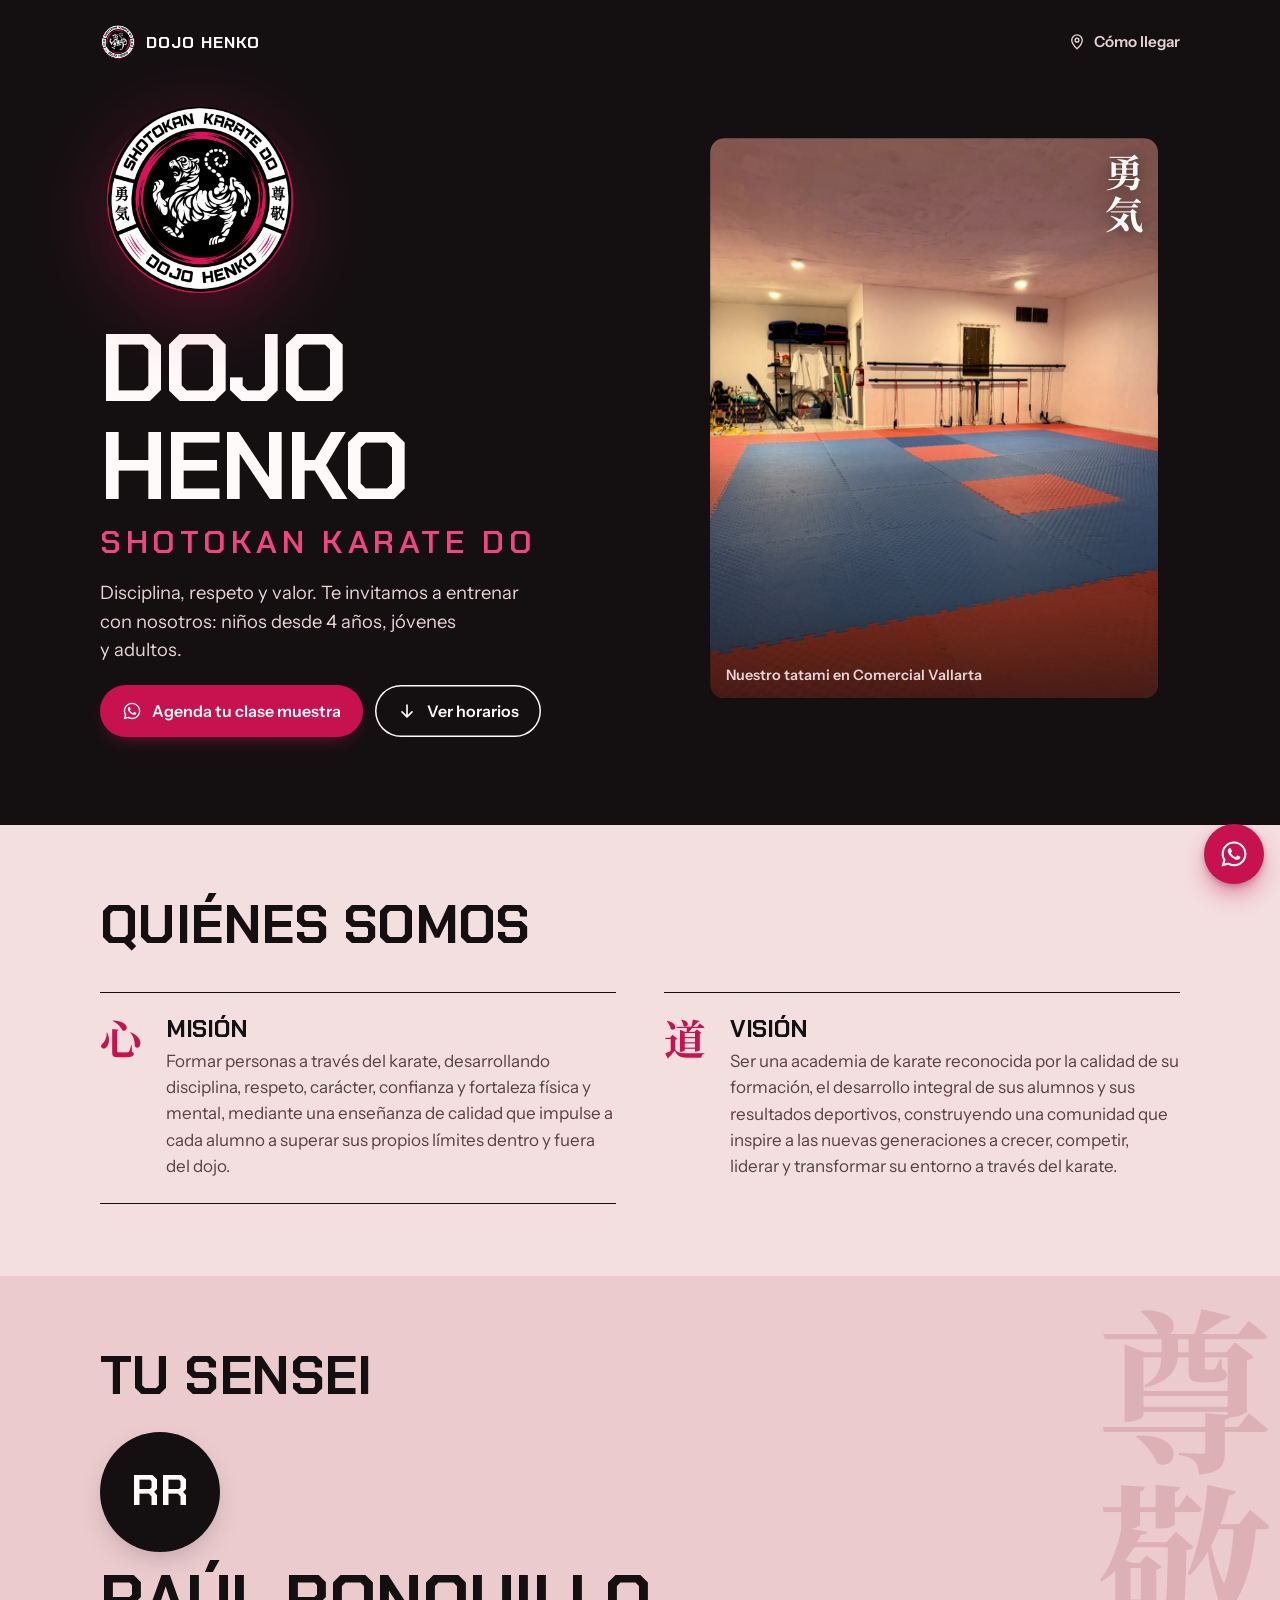
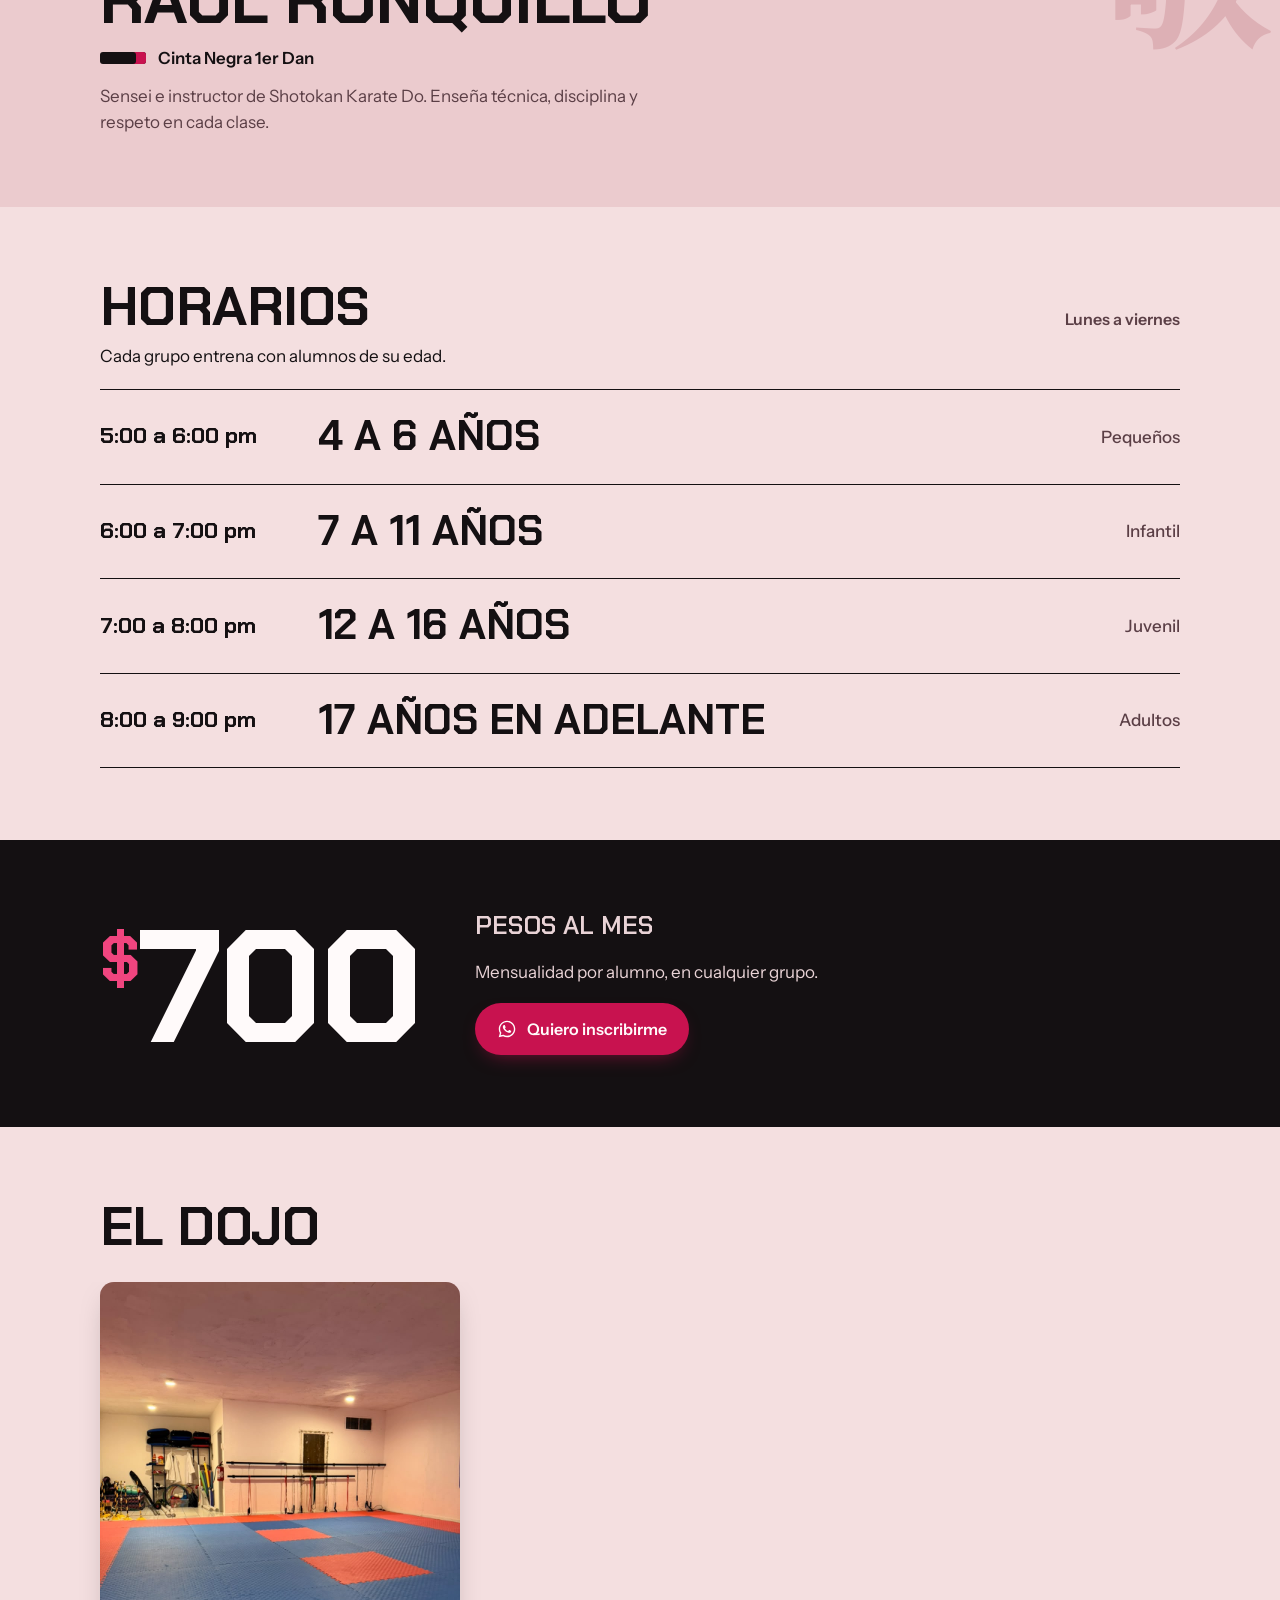
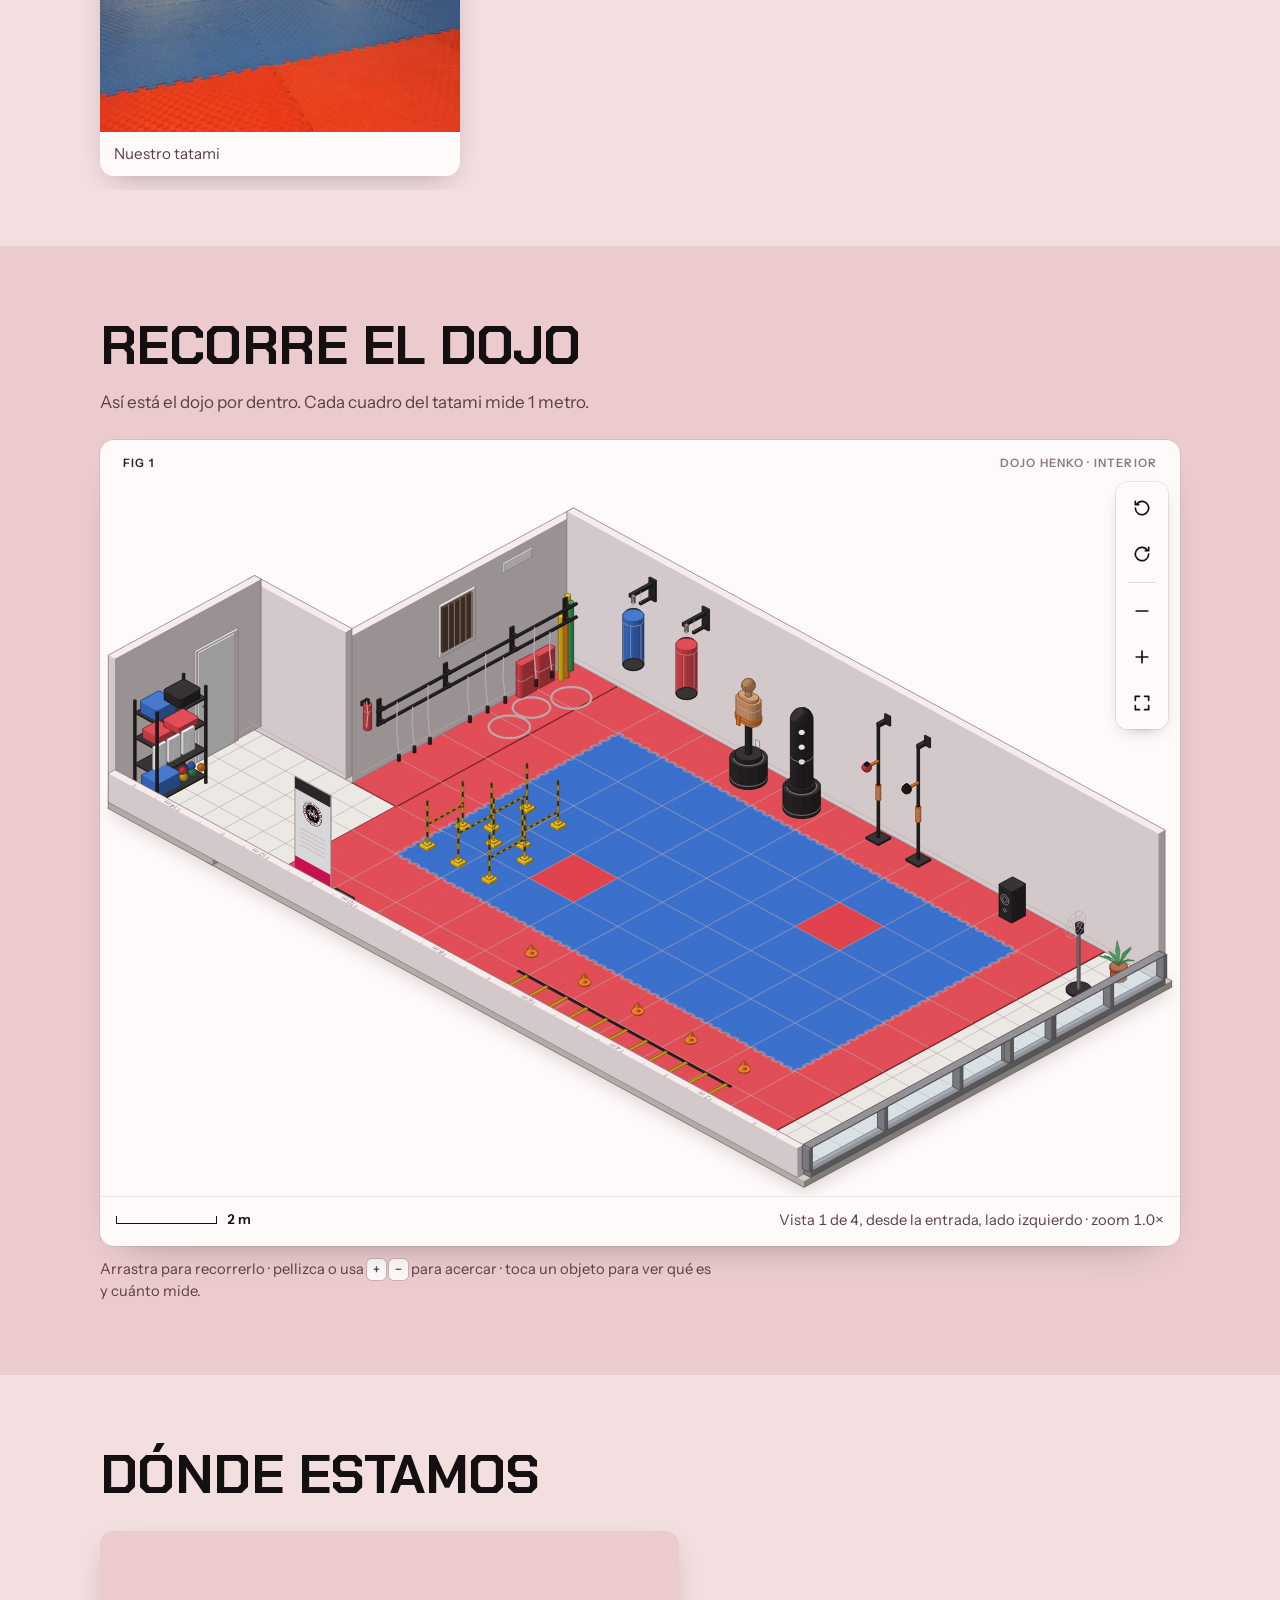
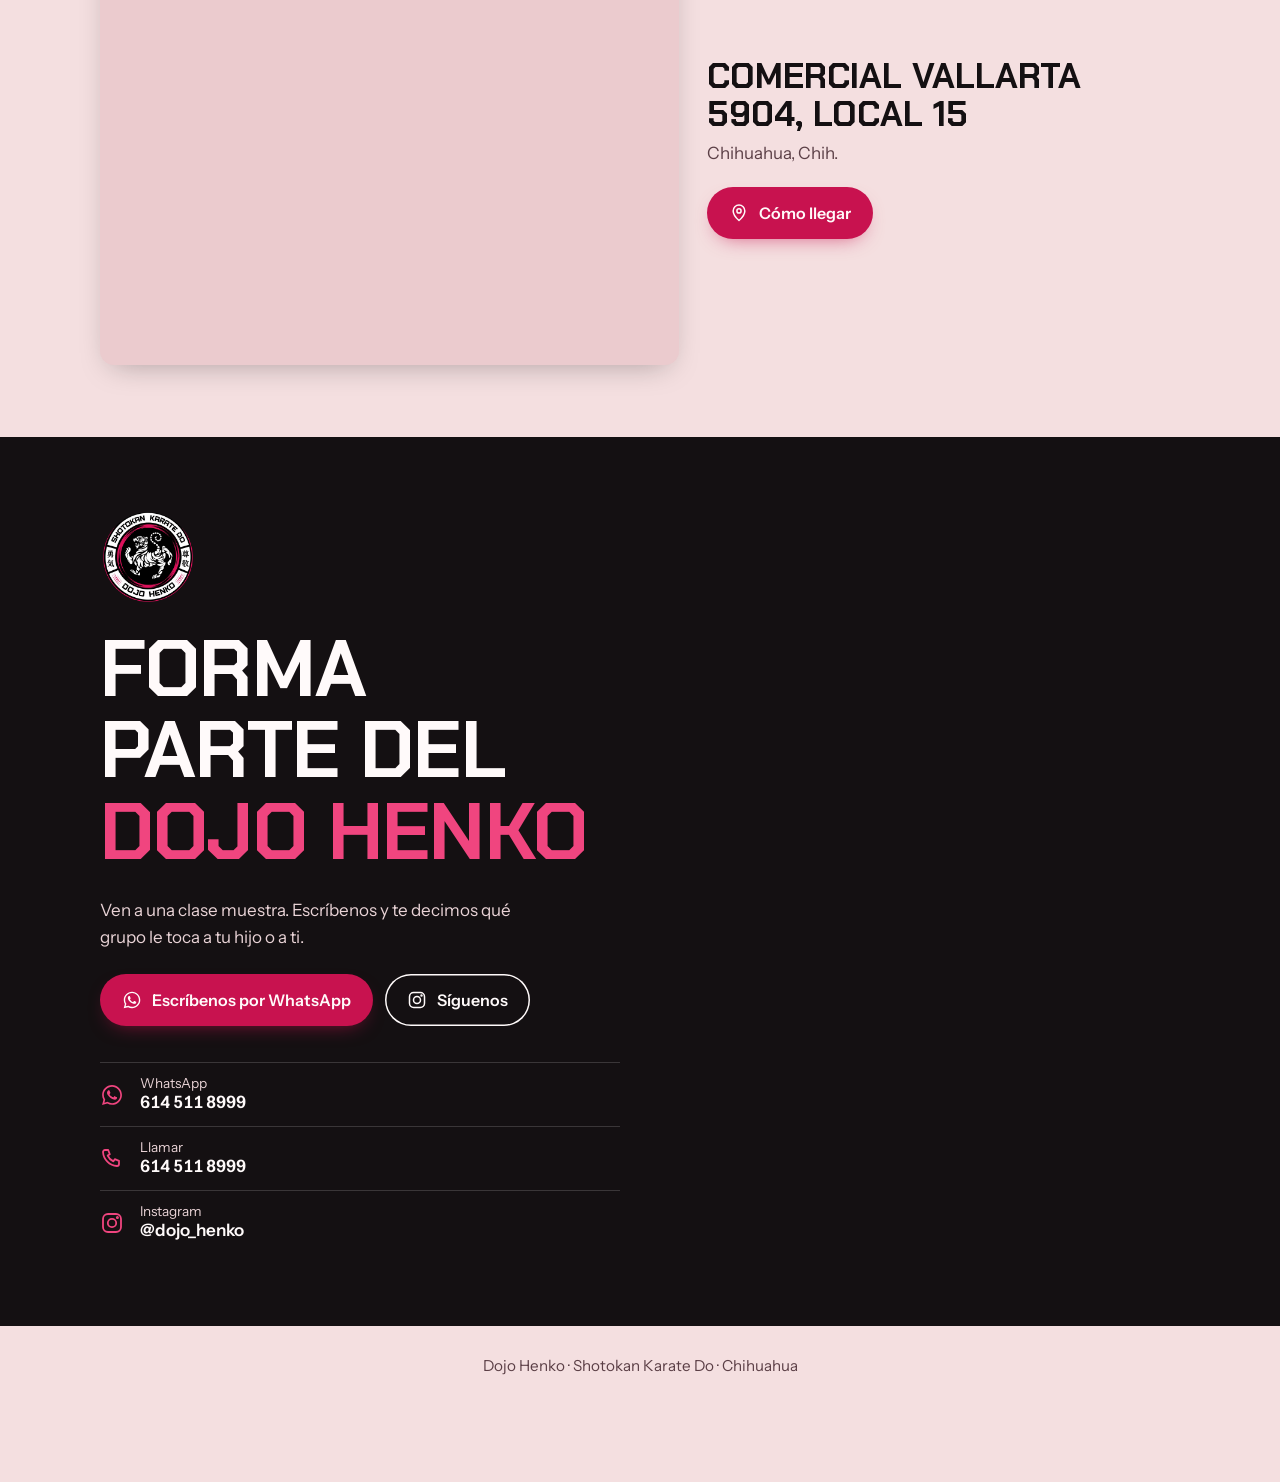
==== index.html @ eb130079 "Página del Dojo Henko: PWA editable desde Hoja de Google Co-Authored-By: Claude Opus 5.5 <noreply@an" ====
<!doctype html>
<html lang="es-MX">
<head>
<meta charset="utf-8">
<meta name="viewport" content="width=device-width, initial-scale=1, viewport-fit=cover">
<title>Dojo Henko · Shotokan Karate Do en Chihuahua</title>
<meta name="description" content="Dojo Henko, Shotokan Karate Do en Chihuahua. Clases para niños desde 4 años, jóvenes y adultos. Comercial Vallarta 5904 L-15.">
<meta name="theme-color" content="#141012">
<link rel="manifest" href="manifest.json">
<link rel="icon" type="image/png" href="img/favicon.png">
<link rel="apple-touch-icon" href="img/apple-touch-icon.png">
<meta name="apple-mobile-web-app-capable" content="yes">
<meta name="apple-mobile-web-app-status-bar-style" content="black-translucent">
<meta name="apple-mobile-web-app-title" content="Dojo Henko">
<meta property="og:title" content="Dojo Henko · Shotokan Karate Do">
<meta property="og:description" content="Te invitamos a entrenar: clases de karate para niños, jóvenes y adultos en Chihuahua.">
<meta property="og:image" content="img/icono-512.png">
<link rel="preconnect" href="https://fonts.googleapis.com">
<link rel="preconnect" href="https://fonts.gstatic.com" crossorigin>
<link href="https://fonts.googleapis.com/css2?family=Chakra+Petch:wght@500;600;700&family=Instrument+Sans:wght@400;500;600&display=swap" rel="stylesheet">
<link href="https://fonts.googleapis.com/css2?family=Noto+Serif+JP:wght@700&text=%E5%8B%87%E6%B0%97%E5%B0%8A%E6%95%AC%E5%BF%83%E9%81%93&display=swap" rel="stylesheet">
<link rel="stylesheet" href="estilos.css">
<link rel="stylesheet" href="modelo/iso.css?v=4">
<link rel="stylesheet" href="modelo/materiales.css?v=4">
<link rel="stylesheet" href="modelo/modelo.css?v=4">
</head>
<body>

<!-- Íconos dibujados una vez y reutilizados -->
<svg width="0" height="0" style="position:absolute" aria-hidden="true">
  <symbol id="i-wa" viewBox="0 0 24 24"><path fill="currentColor" d="M12.04 2C6.58 2 2.13 6.45 2.13 11.91c0 1.75.46 3.45 1.32 4.95L2.05 22l5.25-1.38a9.9 9.9 0 0 0 4.74 1.21c5.46 0 9.91-4.45 9.91-9.91S17.5 2 12.04 2Zm0 18.15c-1.48 0-2.93-.4-4.2-1.15l-.3-.18-3.12.82.83-3.04-.2-.31a8.2 8.2 0 0 1-1.26-4.38c0-4.54 3.7-8.24 8.25-8.24 4.54 0 8.24 3.7 8.24 8.24 0 4.55-3.7 8.24-8.24 8.24Zm4.52-6.16c-.25-.12-1.47-.72-1.69-.81-.23-.08-.39-.12-.56.12-.16.25-.64.81-.78.97-.15.17-.29.19-.54.06-.25-.12-1.05-.39-1.99-1.23-.74-.66-1.23-1.47-1.38-1.72-.14-.25-.01-.38.11-.5.11-.11.25-.29.37-.43.13-.15.17-.25.25-.42.08-.16.04-.31-.02-.43-.06-.12-.56-1.34-.76-1.84-.2-.48-.41-.42-.56-.43h-.48c-.16 0-.43.06-.66.31-.22.25-.86.85-.86 2.07 0 1.22.89 2.4 1.01 2.56.12.17 1.75 2.67 4.23 3.74.59.26 1.05.41 1.41.52.59.19 1.13.16 1.56.1.48-.07 1.47-.6 1.67-1.18.21-.58.21-1.07.15-1.18-.06-.1-.23-.16-.48-.28Z"/></symbol>
  <symbol id="i-tel" viewBox="0 0 24 24"><path fill="none" stroke="currentColor" stroke-width="1.8" stroke-linecap="round" stroke-linejoin="round" d="M5 3h3.2l1.6 4.2-2.1 1.4a11 11 0 0 0 5.7 5.7l1.4-2.1L19 13.8V17a2 2 0 0 1-2 2A15 15 0 0 1 3 5a2 2 0 0 1 2-2Z"/></symbol>
  <symbol id="i-ig" viewBox="0 0 24 24"><g fill="none" stroke="currentColor" stroke-width="1.8"><rect x="3" y="3" width="18" height="18" rx="5"/><circle cx="12" cy="12" r="4.2"/><circle cx="17.4" cy="6.6" r=".6" fill="currentColor"/></g></symbol>
  <symbol id="i-fb" viewBox="0 0 24 24"><path fill="none" stroke="currentColor" stroke-width="1.8" stroke-linecap="round" stroke-linejoin="round" d="M14.5 21v-7.5h2.6l.4-3h-3V8.6c0-.9.3-1.5 1.5-1.5h1.6V4.4a21 21 0 0 0-2.4-.1c-2.3 0-3.9 1.4-3.9 4v2.2H8.7v3h2.6V21"/></symbol>
  <symbol id="i-pin" viewBox="0 0 24 24"><g fill="none" stroke="currentColor" stroke-width="1.8" stroke-linejoin="round"><path d="M12 21s-7-6.2-7-11.5a7 7 0 0 1 14 0C19 14.8 12 21 12 21Z"/><circle cx="12" cy="9.5" r="2.5"/></g></symbol>
  <symbol id="i-pin-lleno" viewBox="0 0 24 24"><path fill="currentColor" stroke="#FFFAFA" stroke-width="1.4" d="M12 22.5s-7.6-6.6-7.6-12.6a7.6 7.6 0 0 1 15.2 0c0 6-7.6 12.6-7.6 12.6Z"/><circle cx="12" cy="9.8" r="2.8" fill="#FFFAFA"/></symbol>
  <symbol id="i-flecha" viewBox="0 0 24 24"><path fill="none" stroke="currentColor" stroke-width="2" stroke-linecap="round" stroke-linejoin="round" d="M12 5v14m0 0 6-6m-6 6-6-6"/></symbol>
  <symbol id="i-bajar" viewBox="0 0 24 24"><path fill="none" stroke="currentColor" stroke-width="1.8" stroke-linecap="round" stroke-linejoin="round" d="M12 3v12m0 0 5-5m-5 5-5-5M4 21h16"/></symbol>
</svg>

<header class="portada oscuro">
  <div class="envoltura">
    <nav class="barra" aria-label="Principal">
      <a class="marca" href="#inicio"><img src="img/favicon.png" alt="" width="36" height="36"><span data-campo="nombre">Dojo Henko</span></a>
      <a class="mini" href="#donde"><svg aria-hidden="true"><use href="#i-pin"/></svg>Cómo llegar</a>
    </nav>
    <div class="portada-texto" id="inicio">
      <img class="portada-logo" src="img/logo.png" alt="Logo de Dojo Henko: tigre Shotokan" width="200" height="200">
      <h1><span data-campo="nombre">Dojo Henko</span><span class="sub" data-campo="estilo">Shotokan Karate Do</span></h1>
      <p class="frase" data-campo="frase">Disciplina, respeto y valor. Te invitamos a entrenar con nosotros.</p>
      <div class="acciones">
        <a class="boton boton-primario" data-wa href="#"><svg aria-hidden="true"><use href="#i-wa"/></svg>Agenda tu clase muestra</a>
        <a class="boton boton-borde" href="#horarios"><svg aria-hidden="true"><use href="#i-flecha"/></svg>Ver horarios</a>
      </div>
    </div>
    <figure class="portada-foto">
      <span class="kanji-vertical" aria-hidden="true">勇気</span>
      <img src="img/tatami.jpg" alt="Tatami del dojo con equipo de entrenamiento" width="960" height="1280" fetchpriority="high">
      <figcaption>Nuestro tatami en Comercial Vallarta</figcaption>
    </figure>
  </div>
</header>

<main>
  <section class="avisos" id="avisos" aria-labelledby="t-avisos" hidden>
    <div class="envoltura">
      <h2 id="t-avisos">Avisos</h2>
      <div id="lista-avisos"></div>
    </div>
  </section>

  <section class="seccion nosotros" id="nosotros" aria-labelledby="t-nosotros">
    <div class="envoltura">
      <h2 class="titulo" id="t-nosotros">Quiénes somos</h2>
      <div class="pilares">
        <article class="pilar" id="pilar-mision">
          <span class="pilar-kanji" aria-hidden="true">心</span>
          <h3>Misión</h3>
          <p data-campo="mision"></p>
        </article>
        <article class="pilar" id="pilar-vision">
          <span class="pilar-kanji" aria-hidden="true">道</span>
          <h3>Visión</h3>
          <p data-campo="vision"></p>
        </article>
      </div>
    </div>
  </section>

  <section class="seccion equipo" id="equipo" aria-labelledby="t-equipo">
    <span class="equipo-kanji" aria-hidden="true">尊敬</span>
    <div class="envoltura">
      <h2 class="titulo" id="t-equipo">Tu sensei</h2>
      <div class="miembros" id="lista-equipo"></div>
    </div>
  </section>

  <section class="seccion" id="horarios" aria-labelledby="t-horarios">
    <div class="envoltura">
      <div class="horarios-intro">
        <h2 class="titulo" id="t-horarios">Horarios</h2>
        <p class="dias" id="dias-clase">Lunes a viernes</p>
      </div>
      <p>Cada grupo entrena con alumnos de su edad.</p>
      <ol class="clases" id="lista-clases"></ol>
    </div>
  </section>

  <section class="seccion oscuro precio" aria-labelledby="t-precio">
    <div class="envoltura">
      <h2 id="t-precio" class="oculto-lectores">Precio</h2>
      <p class="precio-cifra"><sup>$</sup><span data-campo="precio">700</span></p>
      <div class="precio-detalle">
        <p class="al-mes">Pesos al mes</p>
        <p data-campo="precio_nota">Mensualidad por alumno.</p>
        <a class="boton boton-primario" data-wa href="#"><svg aria-hidden="true"><use href="#i-wa"/></svg>Quiero inscribirme</a>
      </div>
    </div>
  </section>

  <section class="galeria" id="galeria" aria-labelledby="t-galeria">
    <div class="envoltura"><h2 class="titulo" id="t-galeria">El dojo</h2></div>
    <div class="carrusel" id="lista-fotos" tabindex="0" aria-label="Fotos del dojo, desliza para ver más"></div>
  </section>

  <section class="seccion modelo" id="recorrido" aria-labelledby="t-recorrido">
    <div class="envoltura">
      <h2 class="titulo" id="t-recorrido">Recorre el dojo</h2>
      <p class="modelo-intro">Así está el dojo por dentro. Cada cuadro del tatami mide 1 metro.</p>
      <div id="modelo-dojo"></div>
    </div>
  </section>

  <section class="seccion donde" id="donde" aria-labelledby="t-donde">
    <div class="envoltura">
      <h2 class="titulo" id="t-donde">Dónde estamos</h2>
      <div class="mapa"><iframe id="mapa" title="Mapa de Dojo Henko" loading="lazy" referrerpolicy="no-referrer-when-downgrade"></iframe><span class="mapa-pin" aria-hidden="true"><svg><use href="#i-pin-lleno"/></svg><b data-campo="nombre">Dojo Henko</b></span></div>
      <div>
        <p class="direccion" data-campo="direccion">Comercial Vallarta 5904, Local 15</p>
        <p class="ciudad" data-campo="ciudad">Chihuahua, Chih.</p>
        <a class="boton boton-primario" id="como-llegar" href="#" target="_blank" rel="noopener"><svg aria-hidden="true"><use href="#i-pin"/></svg>Cómo llegar</a>
      </div>
    </div>
  </section>

  <section class="seccion oscuro cierre" id="contacto" aria-labelledby="t-cierre">
    <div class="envoltura">
      <img class="cierre-logo" src="img/logo.png" alt="" width="96" height="96" loading="lazy">
      <h2 id="t-cierre">Forma parte del <em data-campo="nombre">Dojo Henko</em></h2>
      <p class="frase">Ven a una clase muestra. Escríbenos y te decimos qué grupo le toca a tu hijo o a ti.</p>
      <div class="acciones">
        <a class="boton boton-primario" data-wa href="#"><svg aria-hidden="true"><use href="#i-wa"/></svg>Escríbenos por WhatsApp</a>
        <a class="boton boton-borde" data-ig href="#" target="_blank" rel="noopener"><svg aria-hidden="true"><use href="#i-ig"/></svg>Síguenos</a>
      </div>
      <ul class="contactos">
        <li><a data-wa href="#"><svg aria-hidden="true"><use href="#i-wa"/></svg><span><small>WhatsApp</small><b class="num" data-tel>614 511 8999</b></span></a></li>
        <li><a id="llamar" href="#"><svg aria-hidden="true"><use href="#i-tel"/></svg><span><small>Llamar</small><b class="num" data-tel>614 511 8999</b></span></a></li>
        <li><a data-ig href="#" target="_blank" rel="noopener"><svg aria-hidden="true"><use href="#i-ig"/></svg><span><small>Instagram</small><b id="ig-usuario">@dojo_henko</b></span></a></li>
        <li><a id="facebook" href="#" target="_blank" rel="noopener"><svg aria-hidden="true"><use href="#i-fb"/></svg><span><small>Facebook</small><b data-campo="facebook">Dojo Henko</b></span></a></li>
      </ul>
    </div>
  </section>
</main>

<footer class="pie">
  <p><span data-campo="nombre">Dojo Henko</span> · <span data-campo="estilo">Shotokan Karate Do</span> · Chihuahua</p>
  <button class="boton boton-borde sobre-rosa" id="instalar" hidden><svg aria-hidden="true"><use href="#i-bajar"/></svg>Instalar como app</button>
</footer>

<a class="wa-flotante" data-wa href="#" aria-label="Escribir por WhatsApp"><svg aria-hidden="true"><use href="#i-wa"/></svg></a>

<script src="config.js"></script>
<script src="datos-respaldo.js"></script>
<script src="app.js"></script>
<script src="modelo/vistas.js?v=4" defer></script>
<script src="modelo/modelo.js?v=4" defer></script>
</body>
</html>
---- estilos.css ----
/* =========================================================
   DOJO HENKO · estilos
   Rosa palo de fondo, negro y blanco; magenta del logo para acciones.
   ========================================================= */
:root{
  --rosa:#F4DFE0;
  --rosa-2:#EBCBCE;
  --rosa-3:#DDB0B5;
  --tinta:#141012;
  --tinta-2:#2A2124;
  --texto-suave:#5B3F46;
  --blanco:#FFFAFA;
  --magenta:#C8124F;
  --magenta-hover:#A80E42;
  --magenta-claro:#F0457F;
  --sobre-negro:#E9D3D6;
  --display:"Chakra Petch", system-ui, sans-serif;
  --cuerpo:"Instrument Sans", system-ui, sans-serif;
  --kanji:"Noto Serif JP", serif;
  --radio:14px;
  --ease:cubic-bezier(.16,1,.3,1);
  --sombra:0 10px 30px -12px rgba(20,16,18,.35);
  color-scheme:light;
}
*,*::before,*::after{box-sizing:border-box}
html{scroll-behavior:smooth;-webkit-text-size-adjust:100%}
body{
  margin:0;background:var(--rosa);color:var(--tinta);
  font-family:var(--cuerpo);font-size:1.0625rem;line-height:1.55;
  -webkit-font-smoothing:antialiased;overflow-x:hidden;
}
::selection{background:var(--magenta);color:var(--blanco)}
img{max-width:100%;display:block}
a{color:inherit;text-underline-offset:.2em}
:focus-visible{outline:3px solid var(--magenta);outline-offset:3px;border-radius:6px}
.oscuro :focus-visible{outline-color:var(--magenta-claro)}
h1,h2,h3{font-family:var(--display);font-weight:700;line-height:1.02;letter-spacing:-.01em;margin:0;text-wrap:balance}
p{margin:0;text-wrap:pretty}
[hidden]{display:none!important}
.envoltura{width:100%;max-width:1120px;margin-inline:auto;padding-inline:20px}
.seccion{padding-block:72px}
.titulo{font-size:clamp(2.1rem,7vw,3.4rem);text-transform:uppercase;margin-bottom:28px}
.oscuro{background:var(--tinta);color:var(--blanco)}
.num{font-variant-numeric:tabular-nums}
.oculto-lectores{position:absolute;width:1px;height:1px;overflow:hidden;clip:rect(0 0 0 0);white-space:nowrap}

/* ---------- Botones ---------- */
.boton{
  display:inline-flex;align-items:center;justify-content:center;gap:10px;
  min-height:52px;padding:0 22px;border-radius:999px;border:0;cursor:pointer;
  font:600 1rem/1 var(--cuerpo);text-decoration:none;
  transition:background-color .2s var(--ease),transform .2s var(--ease);
}
.boton svg{width:20px;height:20px;flex:none}
.boton-primario{background:var(--magenta);color:var(--blanco);box-shadow:0 8px 20px -10px rgba(200,18,79,.7)}
.boton-primario:hover{background:var(--magenta-hover)}
.boton:active{transform:scale(.98)}
.boton-borde{background:transparent;color:inherit;box-shadow:inset 0 0 0 1.5px currentColor}
.boton-borde:hover{background:rgba(255,255,255,.08)}
.boton-borde.sobre-rosa:hover{background:rgba(20,16,18,.06)}
.acciones{display:flex;flex-wrap:wrap;gap:12px}

/* ---------- Portada ---------- */
.portada{position:relative;overflow:hidden;padding-top:max(20px,env(safe-area-inset-top))}
.portada .envoltura{display:grid;gap:36px;padding-bottom:56px}
.barra{display:flex;align-items:center;justify-content:space-between;gap:12px}
.marca{display:flex;align-items:center;gap:10px;font:700 1.05rem/1 var(--display);text-transform:uppercase;letter-spacing:.06em;text-decoration:none}
.marca img{width:36px;height:36px}
.barra a.mini{font:600 .95rem/1 var(--cuerpo);color:var(--sobre-negro);text-decoration:none;display:inline-flex;align-items:center;gap:8px;min-height:44px}
.barra a.mini:hover{color:var(--blanco)}
.barra a.mini svg{width:18px;height:18px}
.portada-texto{display:grid;gap:20px;justify-items:start}
.portada-logo{width:min(200px,52vw);height:auto;filter:drop-shadow(0 18px 40px rgba(200,18,79,.35))}
.portada h1{font-size:clamp(3.4rem,15vw,6rem);text-transform:uppercase;letter-spacing:-.02em}
.portada h1 .sub{display:block;font-size:.34em;letter-spacing:.14em;color:var(--magenta-claro);margin-top:10px;font-weight:600}
.portada .frase{color:var(--sobre-negro);font-size:1.15rem;max-width:36ch}
.portada-foto{position:relative;margin:0;border-radius:var(--radio);overflow:hidden;aspect-ratio:4/5;max-height:560px;box-shadow:0 30px 60px -30px rgba(0,0,0,.8)}
.portada-foto img{width:100%;height:100%;object-fit:cover;filter:saturate(.85) contrast(1.05)}
.portada-foto::after{content:"";position:absolute;inset:0;background:linear-gradient(180deg,transparent 55%,rgba(20,16,18,.75))}
.kanji-vertical{
  position:absolute;right:14px;top:14px;z-index:1;writing-mode:vertical-rl;
  font:700 2.4rem/1.1 var(--kanji);color:var(--blanco);letter-spacing:.1em;
  text-shadow:0 2px 16px rgba(0,0,0,.5);
}
.portada-foto figcaption{position:absolute;left:16px;bottom:14px;z-index:1;font:600 .9rem/1.3 var(--cuerpo);color:var(--sobre-negro)}
@media (min-width:860px){
  .portada .envoltura{grid-template-columns:1.1fr .9fr;align-items:center;padding-bottom:88px}
  .barra{grid-column:1/-1}
}
/* El único momento animado: la foto se descubre y el tigre se asienta */
@media (prefers-reduced-motion:no-preference){
  .portada-foto{animation:descubre 1.1s var(--ease) both .15s}
  .portada-logo{animation:asienta .9s var(--ease) both}
  @keyframes descubre{from{clip-path:inset(0 0 100% 0 round 14px)}to{clip-path:inset(0 0 0 0 round 14px)}}
  @keyframes asienta{from{transform:rotate(-12deg) scale(.94)}to{transform:none}}
}

/* ---------- Avisos ---------- */
.avisos{background:var(--magenta);color:var(--blanco);padding-block:28px}
.avisos .envoltura{display:grid;gap:14px}
.avisos h2{font-size:1rem;letter-spacing:.12em;text-transform:uppercase}
.aviso{display:grid;grid-template-columns:auto 1fr;gap:16px;align-items:start;padding-top:14px;border-top:1px solid rgba(255,255,255,.3)}
.aviso-fecha{font:700 1rem/1 var(--display);text-transform:uppercase;text-align:center;min-width:58px;padding:8px 6px;border-radius:10px;background:rgba(20,16,18,.22)}
.aviso-fecha b{display:block;font-size:1.7rem;margin-bottom:2px}
.aviso h3{font-size:1.3rem;margin-bottom:4px}
.aviso p{color:#FFE4EC}

/* ---------- Quiénes somos ---------- */
.nosotros .envoltura{display:grid;gap:8px}
.pilares{display:grid;gap:0;margin-top:4px}
.pilar{display:grid;grid-template-columns:auto 1fr;gap:6px 20px;padding:24px 0;border-top:1.5px solid var(--tinta)}
.pilar:last-child{border-bottom:1.5px solid var(--tinta)}
.pilar-kanji{grid-row:span 2;font:700 2.6rem/1 var(--kanji);color:var(--magenta);width:1.1em}
.pilar h3{font-size:1.5rem;text-transform:uppercase}
.pilar p{color:var(--texto-suave);max-width:58ch}
@media (min-width:860px){
  .pilares{grid-template-columns:1fr 1fr;gap:0 48px}
  .pilar:last-child{border-bottom:0}
  .pilar{border-bottom:1.5px solid var(--tinta)}
}

/* ---------- Equipo / sensei ---------- */
.equipo{background:var(--rosa-2);position:relative;overflow:hidden}
.equipo-kanji{font:700 clamp(6rem,28vw,11rem)/1 var(--kanji);color:var(--rosa-3);writing-mode:vertical-rl;position:absolute;right:8px;top:24px;pointer-events:none;user-select:none}
.equipo .envoltura{position:relative;z-index:1}
.miembros{display:grid;gap:36px;position:relative}
.miembro{display:grid;gap:14px;align-content:start}
.miembro-foto{width:120px;aspect-ratio:1;border-radius:50%;object-fit:cover;box-shadow:var(--sombra);background:var(--tinta)}
.miembro-foto.vacia{display:grid;place-items:center;font:700 2.6rem/1 var(--display);color:var(--blanco)}
.miembro-nombre{font-size:clamp(2.4rem,10vw,4.2rem);text-transform:uppercase}
.cinta{display:inline-flex;align-items:center;gap:12px;font:600 1.05rem/1.2 var(--cuerpo)}
.cinta::before{content:"";width:46px;height:12px;border-radius:3px;background:var(--tinta);box-shadow:inset -10px 0 0 var(--magenta)}
.miembro p.texto{max-width:52ch;color:var(--texto-suave)}
.miembros.varios .miembro-nombre{font-size:clamp(1.8rem,6vw,2.6rem)}
@media (min-width:860px){.miembros.varios{grid-template-columns:repeat(auto-fit,minmax(280px,1fr))}}

/* ---------- Horarios ---------- */
.horarios-intro{display:flex;flex-wrap:wrap;align-items:baseline;justify-content:space-between;gap:8px 20px;margin-bottom:8px}
.horarios-intro .titulo{margin-bottom:0}
.dias{font:600 1rem/1.3 var(--cuerpo);color:var(--texto-suave)}
.clases{list-style:none;margin:20px 0 0;padding:0}
.clase{display:grid;grid-template-columns:88px 1fr;gap:4px 18px;align-items:center;padding:20px 0;border-top:1.5px solid var(--tinta)}
.clase:last-child{border-bottom:1.5px solid var(--tinta)}
.clase p{margin:0}
.clase-hora{grid-row:span 2;font:700 1.15rem/1.1 var(--display)}
.clase-hora small{display:block;font:500 .85rem/1.3 var(--cuerpo);color:var(--texto-suave)}
.clase-edades{font:700 clamp(1.7rem,7vw,2.6rem)/1 var(--display);text-transform:uppercase}
.clase-grupo{color:var(--texto-suave);font-weight:500;display:flex;align-items:center;gap:10px;flex-wrap:wrap}
.en-clase{display:inline-flex;align-items:center;gap:6px;font:600 .8rem/1 var(--cuerpo);color:var(--magenta);text-transform:uppercase;letter-spacing:.06em}
.en-clase::before{content:"";width:8px;height:8px;border-radius:50%;background:currentColor;animation:late 1.6s ease-in-out infinite}
@keyframes late{50%{opacity:.25}}
@media (min-width:860px){
  .clase{grid-template-columns:200px 1fr auto;padding:26px 0}
  .clase-hora{grid-row:auto;font-size:1.4rem}
  .clase-grupo{justify-content:flex-end}
}

/* ---------- Precio ---------- */
.precio .envoltura{display:grid;gap:28px;align-items:end}
.precio-cifra{font:700 clamp(5rem,26vw,10rem)/.85 var(--display);letter-spacing:-.03em;font-variant-numeric:tabular-nums}
.precio-cifra sup{font-size:.4em;vertical-align:.95em;margin-right:4px;color:var(--magenta-claro)}
.precio-detalle{display:grid;gap:18px;justify-items:start}
.precio-detalle .al-mes{font:600 1.6rem/1.1 var(--display);text-transform:uppercase}
.precio-detalle p{color:var(--sobre-negro);max-width:40ch}
@media (min-width:860px){.precio .envoltura{grid-template-columns:auto 1fr;gap:56px}}

/* ---------- Galería ---------- */
.galeria{padding-top:72px;padding-bottom:56px}
.carrusel{display:grid;grid-auto-flow:column;grid-auto-columns:min(78vw,360px);gap:14px;overflow-x:auto;scroll-snap-type:x mandatory;padding:0 20px 14px;scroll-padding-inline:20px;scrollbar-width:thin;scrollbar-color:var(--magenta) transparent}
@media (min-width:1120px){.carrusel{padding-inline:calc((100vw - 1080px)/2);scroll-padding-inline:calc((100vw - 1080px)/2)}}
.carrusel::-webkit-scrollbar{height:6px}
.carrusel::-webkit-scrollbar-thumb{background:var(--magenta);border-radius:6px}
.foto{margin:0;scroll-snap-align:start;border-radius:var(--radio);overflow:hidden;background:var(--rosa-2);box-shadow:var(--sombra)}
.foto img{width:100%;aspect-ratio:4/5;object-fit:cover}
.foto figcaption{padding:10px 14px;font-size:.95rem;color:var(--texto-suave);background:var(--blanco)}

/* ---------- Ubicación ---------- */
.donde .envoltura{display:grid;gap:28px}
.mapa{position:relative;border-radius:var(--radio);overflow:hidden;background:var(--rosa-2);aspect-ratio:4/3;box-shadow:var(--sombra)}
.mapa iframe{width:100%;height:100%;border:0;display:block}
/* Pin propio: el mapa gratis de Google se centra en el dojo pero no siempre dibuja el pin */
.mapa-pin{position:absolute;left:50%;top:50%;transform:translate(-50%,-100%);display:grid;justify-items:center;pointer-events:none;color:var(--magenta);filter:drop-shadow(0 4px 6px rgba(20,16,18,.35))}
.mapa-pin svg{width:40px;height:40px;order:2}
.mapa-pin b{order:1;font:700 .8rem/1 var(--display);text-transform:uppercase;letter-spacing:.06em;background:var(--tinta);color:var(--blanco);padding:6px 9px;border-radius:6px;margin-bottom:4px;white-space:nowrap}
@media (min-width:860px){.mapa-pin{display:none}} /* en pantalla grande Google ya dibuja su pin */
.direccion{font:700 clamp(1.6rem,6vw,2.2rem)/1.1 var(--display);text-transform:uppercase}
.ciudad{color:var(--texto-suave);margin:6px 0 20px}
@media (min-width:860px){.donde .envoltura{grid-template-columns:1.1fr .9fr;align-items:center}.donde .titulo{grid-column:1/-1;margin-bottom:0}}

/* ---------- Cierre ---------- */
.cierre{text-align:left}
.cierre .envoltura{display:grid;gap:24px;justify-items:start}
.cierre-logo{width:96px}
.cierre h2{font-size:clamp(2.6rem,11vw,5rem);text-transform:uppercase;max-width:12ch}
.cierre h2 em{font-style:normal;color:var(--magenta-claro)}
.cierre .frase{color:var(--sobre-negro);max-width:40ch}
.contactos{list-style:none;margin:12px 0 0;padding:0;width:100%;max-width:520px}
.contactos a{display:flex;align-items:center;gap:16px;min-height:64px;padding:12px 0;border-top:1px solid rgba(255,255,255,.16);text-decoration:none;transition:color .2s var(--ease)}
.contactos li:last-child a{border-bottom:1px solid rgba(255,255,255,.16)}
.contactos a:hover{color:var(--magenta-claro)}
.contactos svg{width:24px;height:24px;flex:none;color:var(--magenta-claro)}
.contactos span{display:grid;line-height:1.25}
.contactos small{color:var(--sobre-negro);font-size:.85rem}
.contactos b{font-weight:600}

/* ---------- Pie ---------- */
.pie{padding-block:28px calc(104px + env(safe-area-inset-bottom));text-align:center;color:var(--texto-suave);font-size:.95rem}
.pie .boton{margin-top:14px}

/* ---------- WhatsApp flotante ---------- */
.wa-flotante{
  position:fixed;right:16px;bottom:calc(16px + env(safe-area-inset-bottom));z-index:20;
  width:60px;height:60px;border-radius:50%;display:grid;place-items:center;
  background:var(--magenta);color:var(--blanco);box-shadow:0 12px 28px -8px rgba(200,18,79,.75),0 2px 6px rgba(0,0,0,.25);
  transition:transform .25s var(--ease),background-color .2s var(--ease);
}
.wa-flotante:hover{background:var(--magenta-hover);transform:translateY(-2px)}
.wa-flotante svg{width:30px;height:30px}

@media (prefers-reduced-motion:reduce){*{animation:none!important;transition:none!important;scroll-behavior:auto!important}}
---- modelo/iso.css ----
.iso{
  --anatomy-page:#0b0b0b;--anatomy-card:#131313;--anatomy-text:#a3a3a3;--anatomy-strong:#e6e6e6;--anatomy-muted:#6e6e6e;
  --anatomy-paper:#131313;--anatomy-face:#1b1b1b;--anatomy-top:#1c1c1c;
  --anatomy-shade-0:#0f0f0f;--anatomy-shade-1:#121212;--anatomy-shade-2:#151515;--anatomy-shade-3:#181818;
  --anatomy-lit-top:#262626;--anatomy-lit-shade:#1d1d1d;
  --anatomy-hi:#d4d4d4;--anatomy-mid:#6a6a6a;--anatomy-lo:#3e3e3e;--anatomy-faint:#2a2a2a;--anatomy-lit:#ffffff;
  --anatomy-halo:#050505;--anatomy-halo-opacity:.9;--anatomy-dot:#e6e6e6;
  --anatomy-red:#ff6b6b;--anatomy-green:#6be0a0;--anatomy-blue:#6b9bff;
  --anatomy-weight:.6px;--anatomy-ease:cubic-bezier(.32,.72,0,1);
  --anatomy-mono:ui-monospace,"SF Mono",Menlo,Consolas,monospace;
  --anatomy-lift:inset 0 1px 0 0 #ffffff0a,inset 0 0 0 1px #ffffff06,0 0 0 1px #00000026,0 1px 1px -.5px #00000014,0 3px 3px -1.5px #00000014,0 6px 6px -3px #00000014,0 12px 12px -6px #00000014;
}
.iso[data-theme="light"]{
  --anatomy-page:#f2f2ef;--anatomy-card:#fbfbfa;--anatomy-text:#57575a;--anatomy-strong:#18181a;--anatomy-muted:#8c8c90;
  --anatomy-paper:#fbfbfa;--anatomy-face:#ffffff;--anatomy-top:#ffffff;
  --anatomy-shade-0:#dcdcd9;--anatomy-shade-1:#e5e5e2;--anatomy-shade-2:#ededea;--anatomy-shade-3:#f4f4f1;
  --anatomy-lit-top:#ffffff;--anatomy-lit-shade:#eeeeeb;
  --anatomy-hi:#26262a;--anatomy-mid:#8a8a8f;--anatomy-lo:#b4b4b8;--anatomy-faint:#d4d4d6;--anatomy-lit:#000000;
  --anatomy-halo:#8a8a80;--anatomy-halo-opacity:.32;--anatomy-dot:#3a3a3e;
  --anatomy-red:#e5484d;--anatomy-green:#30a46c;--anatomy-blue:#3e63dd;
  --anatomy-lift:inset 0 1px 0 0 #ffffff,0 0 0 1px #0000000f,0 1px 1px -.5px #0000000a,0 3px 3px -1.5px #0000000a,0 6px 6px -3px #0000000a,0 12px 12px -6px #0000000a;
}
.iso-svg{display:block;width:100%;height:auto;overflow:visible}
.iso-svg path,.iso-svg circle{vector-effect:non-scaling-stroke}
.iso-fill{fill:var(--anatomy-paper);stroke:none}
.iso-solid[data-lit]>.iso-fill{fill:var(--anatomy-face)}
.iso-shade,.iso-top{stroke:none}
.iso-shade[data-shade="0"]{fill:var(--anatomy-shade-0)}
.iso-shade[data-shade="1"]{fill:var(--anatomy-shade-1)}
.iso-shade[data-shade="2"]{fill:var(--anatomy-shade-2)}
.iso-shade[data-shade="3"]{fill:var(--anatomy-shade-3)}
.iso-top{fill:var(--anatomy-top)}
.iso-solid[data-lit]>.iso-top{fill:var(--anatomy-lit-top)}
.iso-solid[data-lit]>.iso-shade{fill:var(--anatomy-lit-shade)}
.iso-solid[data-seamless]>.iso-shade,.iso-solid[data-seamless]>.iso-top{stroke-width:.4;stroke-linejoin:round}
.iso-solid[data-seamless]>.iso-shade[data-shade="0"]{stroke:var(--anatomy-shade-0)}
.iso-solid[data-seamless]>.iso-shade[data-shade="1"]{stroke:var(--anatomy-shade-1)}
.iso-solid[data-seamless]>.iso-shade[data-shade="2"]{stroke:var(--anatomy-shade-2)}
.iso-solid[data-seamless]>.iso-shade[data-shade="3"]{stroke:var(--anatomy-shade-3)}
.iso-solid[data-seamless]>.iso-top{stroke:var(--anatomy-top)}
.iso-solid[data-seamless][data-lit]>.iso-top{stroke:var(--anatomy-lit-top)}
.iso-solid[data-seamless][data-lit]>.iso-shade{stroke:var(--anatomy-lit-shade)}
.iso-solid[data-lit]>.iso-edge{stroke:var(--anatomy-lit)}
.iso-halo{fill:var(--anatomy-halo);stroke:none;filter:blur(9px);opacity:var(--anatomy-halo-opacity);transform:translateY(3px)}
.iso-line{fill:none;stroke:var(--anatomy-lo);stroke-width:var(--anatomy-weight);stroke-linecap:round;stroke-linejoin:round}
.iso-line[data-tone="hi"]{stroke:var(--anatomy-hi)}
.iso-line[data-tone="mid"]{stroke:var(--anatomy-mid)}
.iso-line[data-tone="lo"]{stroke:var(--anatomy-lo)}
.iso-line[data-tone="faint"]{stroke:var(--anatomy-faint)}
.iso-line[data-tone="lit"]{stroke:var(--anatomy-lit)}
.iso-line[data-tone="red"]{stroke:var(--anatomy-red)}
.iso-line[data-tone="green"]{stroke:var(--anatomy-green)}
.iso-line[data-tone="blue"]{stroke:var(--anatomy-blue)}
.iso-line[data-dotted]{stroke-dasharray:.01 3.5;stroke-width:1}
.iso-line[data-dashed]{stroke-dasharray:3 3}
.iso-line[data-flow]{stroke-dasharray:2 6}
.iso-wire-end{fill:var(--anatomy-paper);stroke:var(--anatomy-lo);stroke-width:var(--anatomy-weight)}
.iso-wire[data-tone="hi"] .iso-wire-end{stroke:var(--anatomy-hi)}
.iso-wire[data-tone="mid"] .iso-wire-end{stroke:var(--anatomy-mid)}
.iso-wire[data-tone="faint"] .iso-wire-end{stroke:var(--anatomy-faint)}
.iso-wire[data-tone="lit"] .iso-wire-end{stroke:var(--anatomy-lit)}
.iso-dots circle{fill:var(--anatomy-dot);stroke:none;opacity:.32}
.iso-dots[data-tone="hi"] circle{opacity:.85}
.iso-dots[data-tone="mid"] circle{opacity:.45}
.iso-dots[data-tone="lo"] circle{opacity:.22}
.iso-dots[data-tone="faint"] circle{opacity:.12}
.iso-face-text{fill:var(--anatomy-mid);font-family:var(--anatomy-mono);letter-spacing:.04em}
.iso-face-text[data-tone="hi"]{fill:var(--anatomy-hi)}
.iso-face-text[data-tone="lo"]{fill:var(--anatomy-lo)}
.iso-face-text[data-tone="faint"]{fill:var(--anatomy-faint)}
.tb-body{fill:var(--anatomy-shade-2);stroke:none}
.tb-shine{fill:var(--anatomy-top);stroke:none}
.tb-shade{fill:var(--anatomy-shade-0);stroke:none}
.tb-ring{fill:none;stroke:var(--anatomy-lo);stroke-width:.45;stroke-linecap:butt;stroke-linejoin:round}
.tb-ring[data-tone="mid"]{stroke:var(--anatomy-mid)}
.tb-ring[data-tone="faint"]{stroke:var(--anatomy-faint)}
.tb-ring[data-tone="hi"]{stroke:var(--anatomy-hi)}
@keyframes iso-flow{to{stroke-dashoffset:-32}}
@keyframes iso-pulse{0%,100%{opacity:.18}12%{opacity:1}40%{opacity:.18}}
.iso-line[data-flow]{animation:iso-flow 1600ms linear infinite}
.iso-dots circle[data-pulse]{animation:iso-pulse 1600ms steps(1,end) infinite;animation-delay:var(--pulse-at,0ms)}
.iso-figure{margin:32px 0 36px}
.iso-plate{position:relative;padding:52px 24px;border-radius:0;background:var(--anatomy-card);box-shadow:0 0 0 1px var(--anatomy-mid);--anatomy-paper:var(--anatomy-card)}
.iso-plate-corners{position:absolute;inset:18px 20px;pointer-events:none}
.iso-plate-corner{position:absolute;color:var(--anatomy-muted);font-family:var(--anatomy-mono);font-size:10.5px;line-height:1;letter-spacing:.04em;white-space:nowrap}
.iso-plate-corner[data-corner="fig"]{top:0;left:0;color:var(--anatomy-text)}
.iso-plate-corner[data-corner="title"]{top:0;right:0;text-transform:uppercase;letter-spacing:.1em}
.iso-plate-corner[data-corner="hint"]{bottom:0;left:0;text-transform:uppercase;letter-spacing:.1em}
.iso-plate-corner[data-corner="readout"]{right:0;bottom:0;color:var(--anatomy-text);font-variant-numeric:tabular-nums}
.iso-plate .iso-svg{margin:0 auto}
.iso-legend{display:grid;gap:8px;margin-top:12px;color:var(--anatomy-muted);font-size:13px;line-height:1.55}
.iso-keys{display:flex;flex-wrap:wrap;gap:6px 18px}
.iso-key{display:inline-flex;align-items:center;gap:7px}
.iso-swatch{width:16px;height:10px;flex:none;overflow:visible}
.iso-swatch path{fill:none;stroke:var(--anatomy-hi);stroke-width:1;vector-effect:non-scaling-stroke;stroke-linejoin:round;stroke-linecap:round}
.iso-swatch[data-mark="raised"] path,.iso-swatch[data-mark="flat"] path{stroke:var(--anatomy-mid)}
.iso-swatch[data-mark="lit"] path{stroke:var(--anatomy-lit)}
.iso-swatch[data-mark="dim"] path{stroke:var(--anatomy-lo)}
.iso-swatch[data-mark="dotted"] path{stroke-dasharray:.01 3;stroke-width:1.4}
.iso-swatch[data-mark="dashed"] path{stroke-dasharray:3 2.5}
.iso-swatch[data-mark="red"] path{stroke:var(--anatomy-red)}
.iso-swatch[data-mark="green"] path{stroke:var(--anatomy-green)}
.iso-swatch[data-mark="blue"] path{stroke:var(--anatomy-blue)}
.iso-swatch-crease{stroke:var(--anatomy-lo)!important}
@media (max-width:560px){.iso-plate{padding:48px 12px 70px}.iso-plate-corner[data-corner="hint"]{bottom:18px}}
@media (prefers-reduced-motion:reduce){.iso-line[data-flow],.iso-dots circle[data-pulse]{animation:none}}
---- modelo/materiales.css ----
/* generado por modelo/build.mjs */
.mt-wall>.iso-top{fill:#f7ebec}.mt-wall>.iso-shade[data-shade="0"]{fill:#999192}.mt-wall[data-seamless]>.iso-shade[data-shade="0"]{stroke:#999192}.mt-wall>.iso-shade[data-shade="1"]{fill:#ada4a5}.mt-wall[data-seamless]>.iso-shade[data-shade="1"]{stroke:#ada4a5}.mt-wall>.iso-shade[data-shade="2"]{fill:#c1b7b7}.mt-wall[data-seamless]>.iso-shade[data-shade="2"]{stroke:#c1b7b7}.mt-wall>.iso-shade[data-shade="3"]{fill:#d4c9ca}.mt-wall[data-seamless]>.iso-shade[data-shade="3"]{stroke:#d4c9ca}.mt-wall[data-seamless]>.iso-top{stroke:#f7ebec}.mt-wall>.iso-fill{fill:#c6bbbc}.mt-wall>.iso-edge{stroke:#6f696a}.ln-wall{stroke:#888181}.fl-wall{fill:#f7eaeb}
.mt-red>.iso-top{fill:#e24e58}.mt-red>.iso-shade[data-shade="0"]{fill:#8b2a30}.mt-red[data-seamless]>.iso-shade[data-shade="0"]{stroke:#8b2a30}.mt-red>.iso-shade[data-shade="1"]{fill:#9d2f36}.mt-red[data-seamless]>.iso-shade[data-shade="1"]{stroke:#9d2f36}.mt-red>.iso-shade[data-shade="2"]{fill:#af343c}.mt-red[data-seamless]>.iso-shade[data-shade="2"]{stroke:#af343c}.mt-red>.iso-shade[data-shade="3"]{fill:#c13a42}.mt-red[data-seamless]>.iso-shade[data-shade="3"]{stroke:#c13a42}.mt-red[data-seamless]>.iso-top{stroke:#e24e58}.mt-red>.iso-fill{fill:#b3363e}.mt-red>.iso-edge{stroke:#651e23}.ln-red{stroke:#7b252a}.fl-red{fill:#e0434d}
.mt-blue>.iso-top{fill:#4779cf}.mt-blue>.iso-shade[data-shade="0"]{fill:#25457e}.mt-blue[data-seamless]>.iso-shade[data-shade="0"]{stroke:#25457e}.mt-blue>.iso-shade[data-shade="1"]{fill:#294e8f}.mt-blue[data-seamless]>.iso-shade[data-shade="1"]{stroke:#294e8f}.mt-blue>.iso-shade[data-shade="2"]{fill:#2e579f}.mt-blue[data-seamless]>.iso-shade[data-shade="2"]{stroke:#2e579f}.mt-blue>.iso-shade[data-shade="3"]{fill:#3360af}.mt-blue[data-seamless]>.iso-shade[data-shade="3"]{stroke:#3360af}.mt-blue[data-seamless]>.iso-top{stroke:#4779cf}.mt-blue>.iso-fill{fill:#2f5aa3}.mt-blue>.iso-edge{stroke:#1b325c}.ln-blue{stroke:#203e70}.fl-blue{fill:#3b70cc}
.mt-black>.iso-top{fill:#383436}.mt-black>.iso-shade[data-shade="0"]{fill:#1b1819}.mt-black[data-seamless]>.iso-shade[data-shade="0"]{stroke:#1b1819}.mt-black>.iso-shade[data-shade="1"]{fill:#1e1b1d}.mt-black[data-seamless]>.iso-shade[data-shade="1"]{stroke:#1e1b1d}.mt-black>.iso-shade[data-shade="2"]{fill:#221e20}.mt-black[data-seamless]>.iso-shade[data-shade="2"]{stroke:#221e20}.mt-black>.iso-shade[data-shade="3"]{fill:#252223}.mt-black[data-seamless]>.iso-shade[data-shade="3"]{stroke:#252223}.mt-black[data-seamless]>.iso-top{stroke:#383436}.mt-black>.iso-fill{fill:#221f21}.mt-black>.iso-edge{stroke:#131212}.ln-black{stroke:#181517}.fl-black{fill:#2b2729}
.mt-steel>.iso-top{fill:#949297}.mt-steel>.iso-shade[data-shade="0"]{fill:#575659}.mt-steel[data-seamless]>.iso-shade[data-shade="0"]{stroke:#575659}.mt-steel>.iso-shade[data-shade="1"]{fill:#636165}.mt-steel[data-seamless]>.iso-shade[data-shade="1"]{stroke:#636165}.mt-steel>.iso-shade[data-shade="2"]{fill:#6e6c70}.mt-steel[data-seamless]>.iso-shade[data-shade="2"]{stroke:#6e6c70}.mt-steel>.iso-shade[data-shade="3"]{fill:#79787c}.mt-steel[data-seamless]>.iso-shade[data-shade="3"]{stroke:#79787c}.mt-steel[data-seamless]>.iso-top{stroke:#949297}.mt-steel>.iso-fill{fill:#716f73}.mt-steel>.iso-edge{stroke:#3f3f41}.ln-steel{stroke:#4e4c4f}.fl-steel{fill:#8d8b90}
.mt-tan>.iso-top{fill:#d8a075}.mt-tan>.iso-shade[data-shade="0"]{fill:#845f43}.mt-tan[data-seamless]>.iso-shade[data-shade="0"]{stroke:#845f43}.mt-tan>.iso-shade[data-shade="1"]{fill:#956c4c}.mt-tan[data-seamless]>.iso-shade[data-shade="1"]{stroke:#956c4c}.mt-tan>.iso-shade[data-shade="2"]{fill:#a67854}.mt-tan[data-seamless]>.iso-shade[data-shade="2"]{stroke:#a67854}.mt-tan>.iso-shade[data-shade="3"]{fill:#b7845d}.mt-tan[data-seamless]>.iso-shade[data-shade="3"]{stroke:#b7845d}.mt-tan[data-seamless]>.iso-top{stroke:#d8a075}.mt-tan>.iso-fill{fill:#aa7b56}.mt-tan>.iso-edge{stroke:#604531}.ln-tan{stroke:#75553b}.fl-tan{fill:#d59a6c}
.mt-orange>.iso-top{fill:#f0822c}.mt-orange>.iso-shade[data-shade="0"]{fill:#944c13}.mt-orange[data-seamless]>.iso-shade[data-shade="0"]{stroke:#944c13}.mt-orange>.iso-shade[data-shade="1"]{fill:#a75516}.mt-orange[data-seamless]>.iso-shade[data-shade="1"]{stroke:#a75516}.mt-orange>.iso-shade[data-shade="2"]{fill:#ba5f18}.mt-orange[data-seamless]>.iso-shade[data-shade="2"]{stroke:#ba5f18}.mt-orange>.iso-shade[data-shade="3"]{fill:#ce691b}.mt-orange[data-seamless]>.iso-shade[data-shade="3"]{stroke:#ce691b}.mt-orange[data-seamless]>.iso-top{stroke:#f0822c}.mt-orange>.iso-fill{fill:#bf6219}.mt-orange>.iso-edge{stroke:#6c370e}.ln-orange{stroke:#834311}.fl-orange{fill:#ef7a1f}
.mt-yellow>.iso-top{fill:#f3c629}.mt-yellow>.iso-shade[data-shade="0"]{fill:#967811}.mt-yellow[data-seamless]>.iso-shade[data-shade="0"]{stroke:#967811}.mt-yellow>.iso-shade[data-shade="1"]{fill:#a98813}.mt-yellow[data-seamless]>.iso-shade[data-shade="1"]{stroke:#a98813}.mt-yellow>.iso-shade[data-shade="2"]{fill:#bd9715}.mt-yellow[data-seamless]>.iso-shade[data-shade="2"]{stroke:#bd9715}.mt-yellow>.iso-shade[data-shade="3"]{fill:#d0a717}.mt-yellow[data-seamless]>.iso-shade[data-shade="3"]{stroke:#d0a717}.mt-yellow[data-seamless]>.iso-top{stroke:#f3c629}.mt-yellow>.iso-fill{fill:#c29b16}.mt-yellow>.iso-edge{stroke:#6d570c}.ln-yellow{stroke:#856b0f}.fl-yellow{fill:#f2c21b}
.mt-white>.iso-top{fill:#fbfafa}.mt-white>.iso-shade[data-shade="0"]{fill:#9c9b9b}.mt-white[data-seamless]>.iso-shade[data-shade="0"]{stroke:#9c9b9b}.mt-white>.iso-shade[data-shade="1"]{fill:#b0afaf}.mt-white[data-seamless]>.iso-shade[data-shade="1"]{stroke:#b0afaf}.mt-white>.iso-shade[data-shade="2"]{fill:#c4c3c3}.mt-white[data-seamless]>.iso-shade[data-shade="2"]{stroke:#c4c3c3}.mt-white>.iso-shade[data-shade="3"]{fill:#d8d7d7}.mt-white[data-seamless]>.iso-shade[data-shade="3"]{stroke:#d8d7d7}.mt-white[data-seamless]>.iso-top{stroke:#fbfafa}.mt-white>.iso-fill{fill:#c9c8c8}.mt-white>.iso-edge{stroke:#717171}.ln-white{stroke:#8a8a8a}.fl-white{fill:#fbfafa}
.mt-wood>.iso-top{fill:#645142}.mt-wood>.iso-shade[data-shade="0"]{fill:#382b21}.mt-wood[data-seamless]>.iso-shade[data-shade="0"]{stroke:#382b21}.mt-wood>.iso-shade[data-shade="1"]{fill:#3f3126}.mt-wood[data-seamless]>.iso-shade[data-shade="1"]{stroke:#3f3126}.mt-wood>.iso-shade[data-shade="2"]{fill:#46372a}.mt-wood[data-seamless]>.iso-shade[data-shade="2"]{stroke:#46372a}.mt-wood>.iso-shade[data-shade="3"]{fill:#4d3c2e}.mt-wood[data-seamless]>.iso-shade[data-shade="3"]{stroke:#4d3c2e}.mt-wood[data-seamless]>.iso-top{stroke:#645142}.mt-wood>.iso-fill{fill:#48382b}.mt-wood>.iso-edge{stroke:#292018}.ln-wood{stroke:#32271e}.fl-wood{fill:#5a4636}
.mt-tile>.iso-top{fill:#ede9e5}.mt-tile>.iso-shade[data-shade="0"]{fill:#92908d}.mt-tile[data-seamless]>.iso-shade[data-shade="0"]{stroke:#92908d}.mt-tile>.iso-shade[data-shade="1"]{fill:#a5a29f}.mt-tile[data-seamless]>.iso-shade[data-shade="1"]{stroke:#a5a29f}.mt-tile>.iso-shade[data-shade="2"]{fill:#b8b5b1}.mt-tile[data-seamless]>.iso-shade[data-shade="2"]{stroke:#b8b5b1}.mt-tile>.iso-shade[data-shade="3"]{fill:#cbc8c3}.mt-tile[data-seamless]>.iso-shade[data-shade="3"]{stroke:#cbc8c3}.mt-tile[data-seamless]>.iso-top{stroke:#ede9e5}.mt-tile>.iso-fill{fill:#bdbab6}.mt-tile>.iso-edge{stroke:#6a6866}.ln-tile{stroke:#82807d}.fl-tile{fill:#ece8e3}
.mt-magenta>.iso-top{fill:#cb205a}.mt-magenta>.iso-shade[data-shade="0"]{fill:#7c0b31}.mt-magenta[data-seamless]>.iso-shade[data-shade="0"]{stroke:#7c0b31}.mt-magenta>.iso-shade[data-shade="1"]{fill:#8c0d37}.mt-magenta[data-seamless]>.iso-shade[data-shade="1"]{stroke:#8c0d37}.mt-magenta>.iso-shade[data-shade="2"]{fill:#9c0e3e}.mt-magenta[data-seamless]>.iso-shade[data-shade="2"]{stroke:#9c0e3e}.mt-magenta>.iso-shade[data-shade="3"]{fill:#ac0f44}.mt-magenta[data-seamless]>.iso-shade[data-shade="3"]{stroke:#ac0f44}.mt-magenta[data-seamless]>.iso-top{stroke:#cb205a}.mt-magenta>.iso-fill{fill:#a00e3f}.mt-magenta>.iso-edge{stroke:#5a0824}.ln-magenta{stroke:#6e0a2b}.fl-magenta{fill:#c8124f}
.mt-green>.iso-top{fill:#4ba065}.mt-green>.iso-shade[data-shade="0"]{fill:#275f38}.mt-green[data-seamless]>.iso-shade[data-shade="0"]{stroke:#275f38}.mt-green>.iso-shade[data-shade="1"]{fill:#2c6c40}.mt-green[data-seamless]>.iso-shade[data-shade="1"]{stroke:#2c6c40}.mt-green>.iso-shade[data-shade="2"]{fill:#317847}.mt-green[data-seamless]>.iso-shade[data-shade="2"]{stroke:#317847}.mt-green>.iso-shade[data-shade="3"]{fill:#36844e}.mt-green[data-seamless]>.iso-shade[data-shade="3"]{stroke:#36844e}.mt-green[data-seamless]>.iso-top{stroke:#4ba065}.mt-green>.iso-fill{fill:#327b49}.mt-green>.iso-edge{stroke:#1c4529}.ln-green{stroke:#235532}.fl-green{fill:#3f9a5b}
.mt-terracotta>.iso-top{fill:#bc6d4b}.mt-terracotta>.iso-shade[data-shade="0"]{fill:#723e27}.mt-terracotta[data-seamless]>.iso-shade[data-shade="0"]{stroke:#723e27}.mt-terracotta>.iso-shade[data-shade="1"]{fill:#81462c}.mt-terracotta[data-seamless]>.iso-shade[data-shade="1"]{stroke:#81462c}.mt-terracotta>.iso-shade[data-shade="2"]{fill:#904e31}.mt-terracotta[data-seamless]>.iso-shade[data-shade="2"]{stroke:#904e31}.mt-terracotta>.iso-shade[data-shade="3"]{fill:#9e5636}.mt-terracotta[data-seamless]>.iso-shade[data-shade="3"]{stroke:#9e5636}.mt-terracotta[data-seamless]>.iso-top{stroke:#bc6d4b}.mt-terracotta>.iso-fill{fill:#935032}.mt-terracotta>.iso-edge{stroke:#532d1c}.ln-terracotta{stroke:#653723}.fl-terracotta{fill:#b8643f}
.mt-floor>.iso-top{fill:#d2cbc6}.mt-floor>.iso-shade[data-shade="0"]{fill:#807c78}.mt-floor[data-seamless]>.iso-shade[data-shade="0"]{stroke:#807c78}.mt-floor>.iso-shade[data-shade="1"]{fill:#918c88}.mt-floor[data-seamless]>.iso-shade[data-shade="1"]{stroke:#918c88}.mt-floor>.iso-shade[data-shade="2"]{fill:#a19c97}.mt-floor[data-seamless]>.iso-shade[data-shade="2"]{stroke:#a19c97}.mt-floor>.iso-shade[data-shade="3"]{fill:#b2aca7}.mt-floor[data-seamless]>.iso-shade[data-shade="3"]{stroke:#b2aca7}.mt-floor[data-seamless]>.iso-top{stroke:#d2cbc6}.mt-floor>.iso-fill{fill:#a6a09b}.mt-floor>.iso-edge{stroke:#5d5a57}.ln-floor{stroke:#726e6b}.fl-floor{fill:#cfc8c2}
.ln-tile{stroke:#d8d2cb}.ln-joint{stroke:#00000026}.ln-mat{stroke:#1d3f86;stroke-width:.7px}.ln-weave{stroke:#00000016}
.ln-wall{stroke:#d9c7c9}.ln-weave{stroke-width:.4px}
.glass{fill:#bcd6e6;fill-opacity:.38;stroke:none}.glare{opacity:.9}
.banner{fill:#fbfafa;stroke:#c8124f;stroke-width:1px}
.ln-hoop{stroke-width:2.2px}.hoop-magenta{stroke:#c8124f}.hoop-green{stroke:#3f9a5b}.hoop-orange{stroke:#ef7a1f}
.ln-band{stroke-width:1.3px}.band-red{stroke:#d33c46}.band-black{stroke:#2b2729}.band-green{stroke:#3f9a5b}
.stripe{fill:none;stroke:#2b2729;stroke-linecap:butt;vector-effect:none!important}.hose{stroke-width:1.1px}.leaf{fill:#4f9a5e;stroke:#2f6b3d;stroke-width:.5px}.target{stroke:none;opacity:.9}
---- modelo/modelo.css ----
/* Visor del modelo del dojo. Usa los tonos del kit (iso.css) en tema claro
   y los colores de la página (rosa palo, negro, magenta). */
#modelo-dojo .iso[data-theme="light"]{
  --anatomy-paper:#FFFAFA;--anatomy-card:#FFFAFA;--anatomy-face:#ffffff;--anatomy-top:#ffffff;
  --anatomy-hi:#2a2326;--anatomy-mid:#8c7a7e;--anatomy-lo:#b9a8ab;--anatomy-faint:#dccdd0;
  --anatomy-dot:#2a2326;--anatomy-halo:#7a5a60;--anatomy-halo-opacity:.28;
  --anatomy-mono:"Instrument Sans", system-ui, sans-serif;
}
.md-card{position:relative;background:var(--anatomy-card);border-radius:14px;box-shadow:0 18px 40px -28px rgba(20,16,18,.45),0 0 0 1px rgba(20,16,18,.08);overflow:hidden}
.md-esquinas{position:absolute;inset:14px 16px auto;display:flex;justify-content:space-between;pointer-events:none;z-index:2;font:600 .72rem/1 "Instrument Sans",system-ui,sans-serif;letter-spacing:.1em;text-transform:uppercase;color:#8c7a7e}
.md-fig{color:#2a2326}
.md-esquinas span{background:rgba(255,250,250,.86);padding:4px 7px;border-radius:6px}
.md-escenario{position:relative;aspect-ratio:10/7;cursor:grab;touch-action:pan-y;user-select:none;-webkit-user-select:none;outline:none}
.md-escenario:focus-visible{box-shadow:inset 0 0 0 3px #C8124F}
.md-escenario.md-arrastrando{cursor:grabbing}
.md-lienzo,.md-lienzo svg{width:100%;height:100%;display:block}
.md-escenario,.md-lienzo{overflow:hidden}.md-lienzo svg.iso-svg{overflow:hidden}
.md-card.md-girando .md-lienzo{opacity:0;transform:scale(.985)}
.md-lienzo{transition:opacity .14s cubic-bezier(.16,1,.3,1),transform .14s cubic-bezier(.16,1,.3,1)}
.modelo-svg .pz{cursor:pointer}
.modelo-svg .pz.md-sel{filter:drop-shadow(0 0 1.5px #C8124F) drop-shadow(0 0 1.5px #C8124F)}
.md-herramientas{position:absolute;right:12px;top:42px;z-index:2;display:flex;flex-direction:column;gap:6px;padding:6px;border-radius:12px;background:rgba(255,250,250,.88);box-shadow:0 6px 18px -10px rgba(20,16,18,.5),0 0 0 1px rgba(20,16,18,.08);backdrop-filter:blur(6px)}
.md-herramientas button{width:40px;height:40px;display:grid;place-items:center;border:0;border-radius:9px;background:transparent;color:#141012;cursor:pointer;transition:background-color .15s}
.md-herramientas button:hover{background:#F4DFE0}
.md-herramientas button:active{background:#EBCBCE}
.md-herramientas button:focus-visible{outline:3px solid #C8124F;outline-offset:1px}
.md-herramientas svg{width:20px;height:20px;fill:none;stroke:currentColor;stroke-width:2;stroke-linecap:round;stroke-linejoin:round}
.md-sep{height:1px;background:rgba(20,16,18,.12);margin:2px 6px}
.md-pie{display:flex;align-items:center;justify-content:space-between;gap:12px 20px;flex-wrap:wrap;padding:12px 16px 14px;border-top:1px solid rgba(20,16,18,.08)}
.md-escala{display:flex;align-items:center;gap:10px;font:600 .85rem/1 "Instrument Sans",system-ui,sans-serif;font-variant-numeric:tabular-nums;color:#141012}
.md-barra{display:block;height:8px;width:60px;border:1.5px solid #141012;border-top:0;transition:width .12s}
.md-lectura{margin:0;font-size:.92rem;color:#5B3F46;font-variant-numeric:tabular-nums;text-align:right;flex:1 1 220px}
.md-lectura b{color:#141012;font-weight:600}
.md-ayuda{margin:12px 0 0;font-size:.92rem;color:#5B3F46;max-width:62ch}
.md-ayuda kbd{font:600 .8rem/1 "Instrument Sans",system-ui,sans-serif;padding:3px 6px;border-radius:5px;background:#FFFAFA;box-shadow:0 0 0 1px rgba(20,16,18,.15)}
@media (max-width:560px){
  .md-herramientas{position:static;flex-direction:row;justify-content:center;width:max-content;margin:4px auto 10px;box-shadow:0 0 0 1px rgba(20,16,18,.1)}
  .md-sep{width:1px;height:auto;margin:6px 2px}
  .md-herramientas button{width:38px;height:38px}
  .md-lectura{text-align:left}
}
@media (prefers-reduced-motion:reduce){.md-lienzo{transition:none}}
/* sección en la página */
.modelo{background:var(--rosa-2, #EBCBCE)}
.modelo-intro{color:var(--texto-suave, #5B3F46);margin:-12px 0 24px;max-width:52ch}
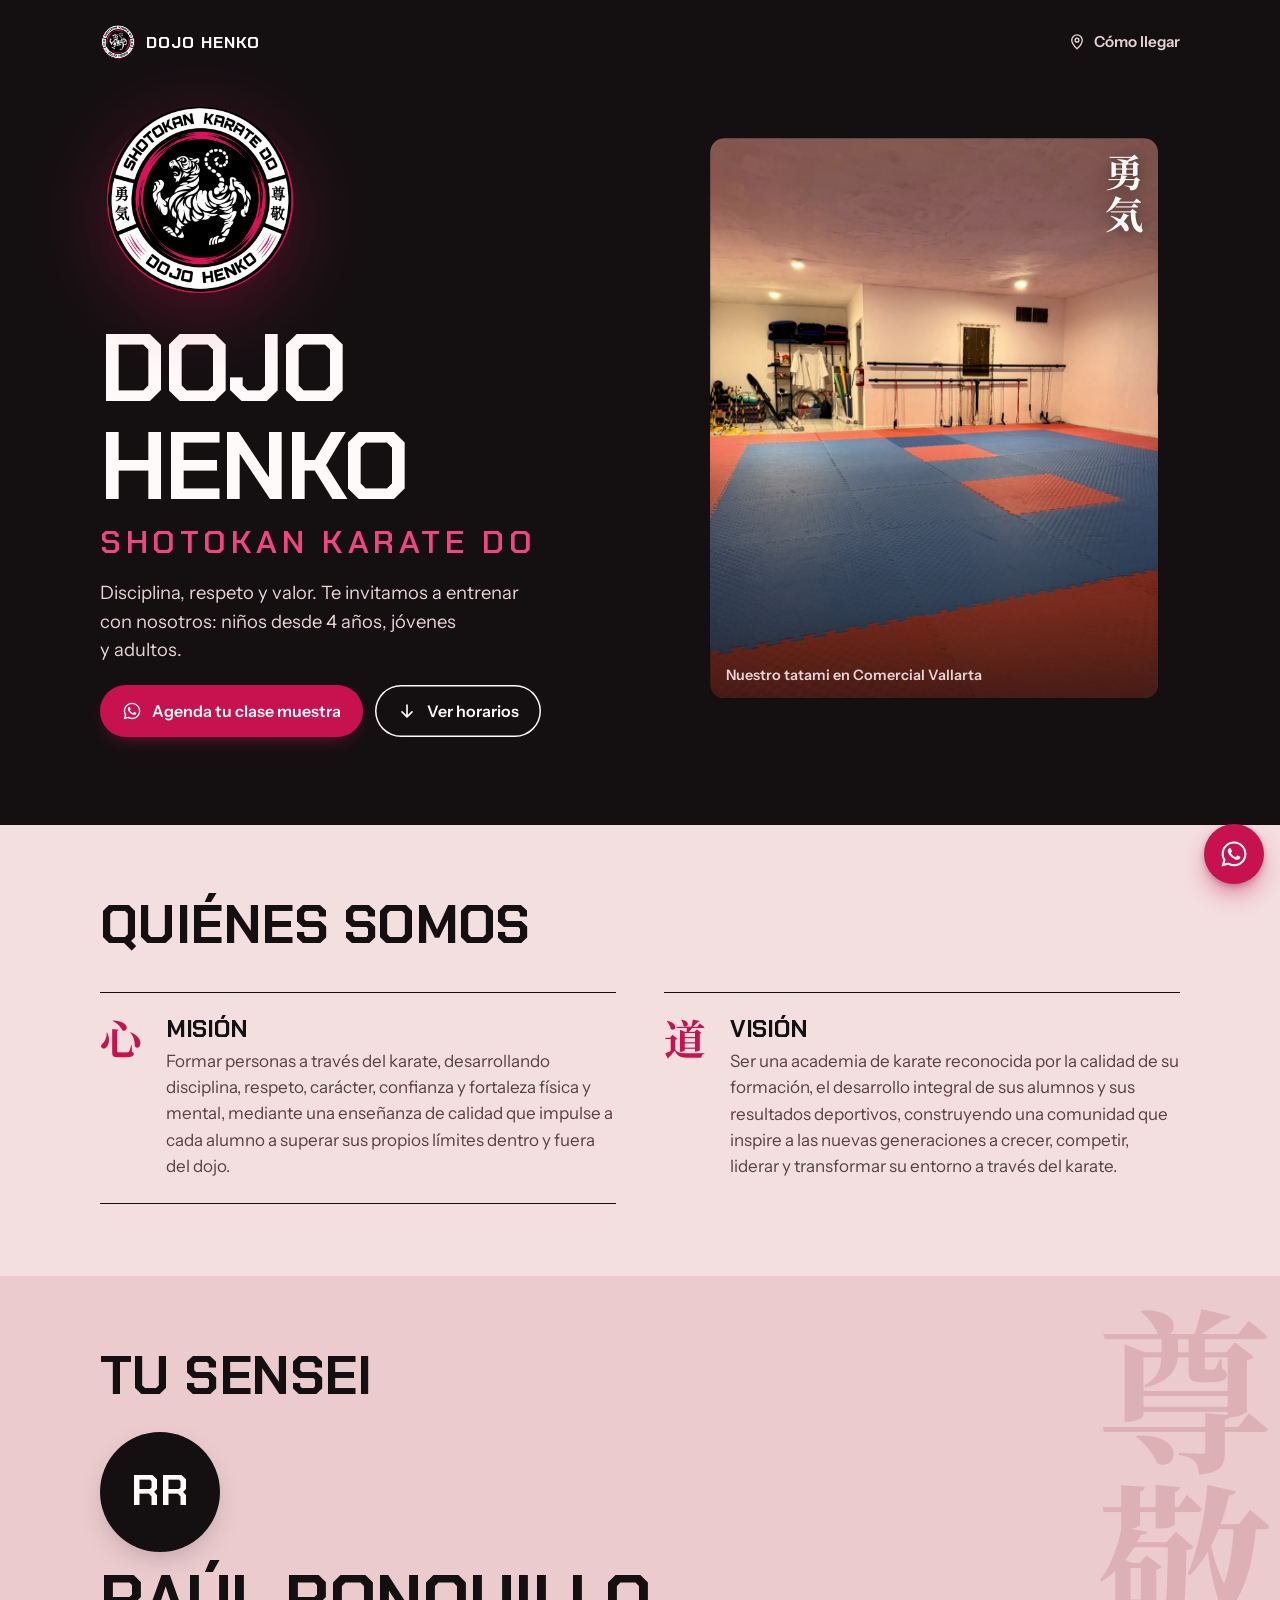
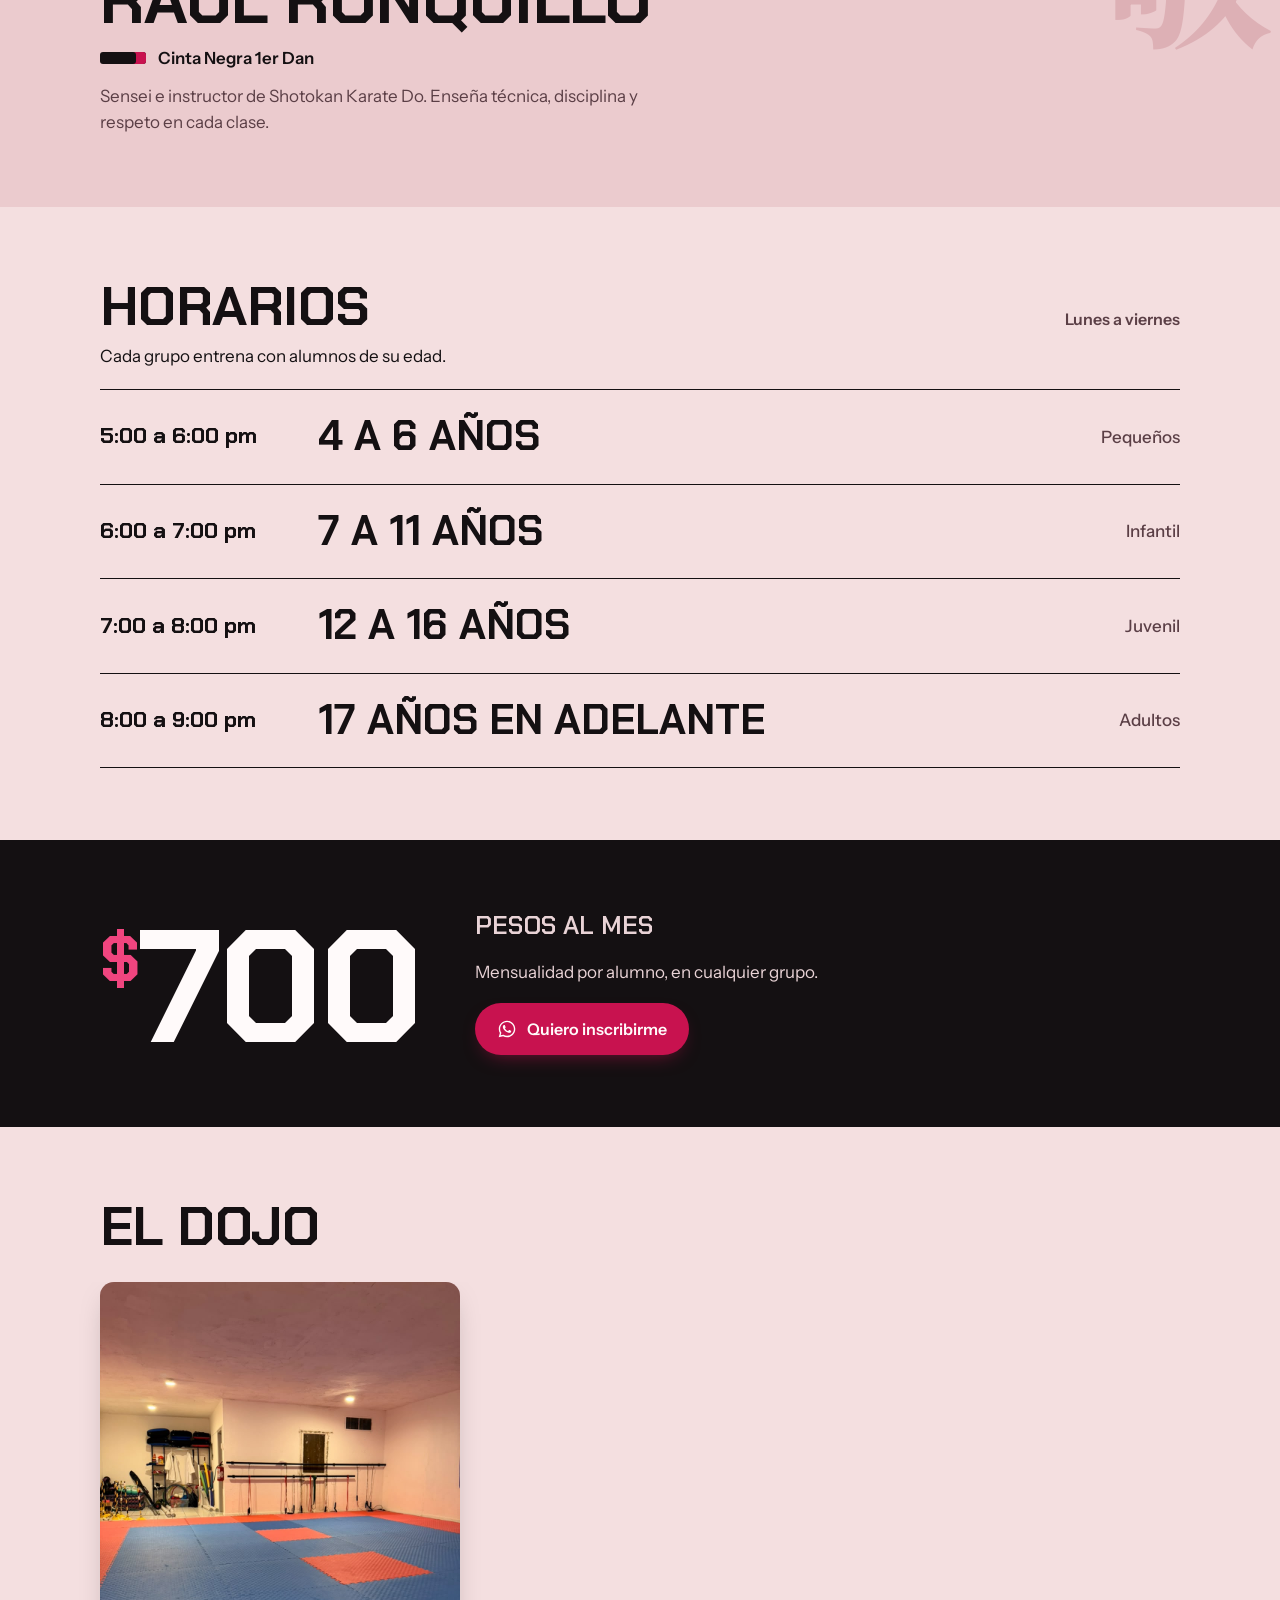
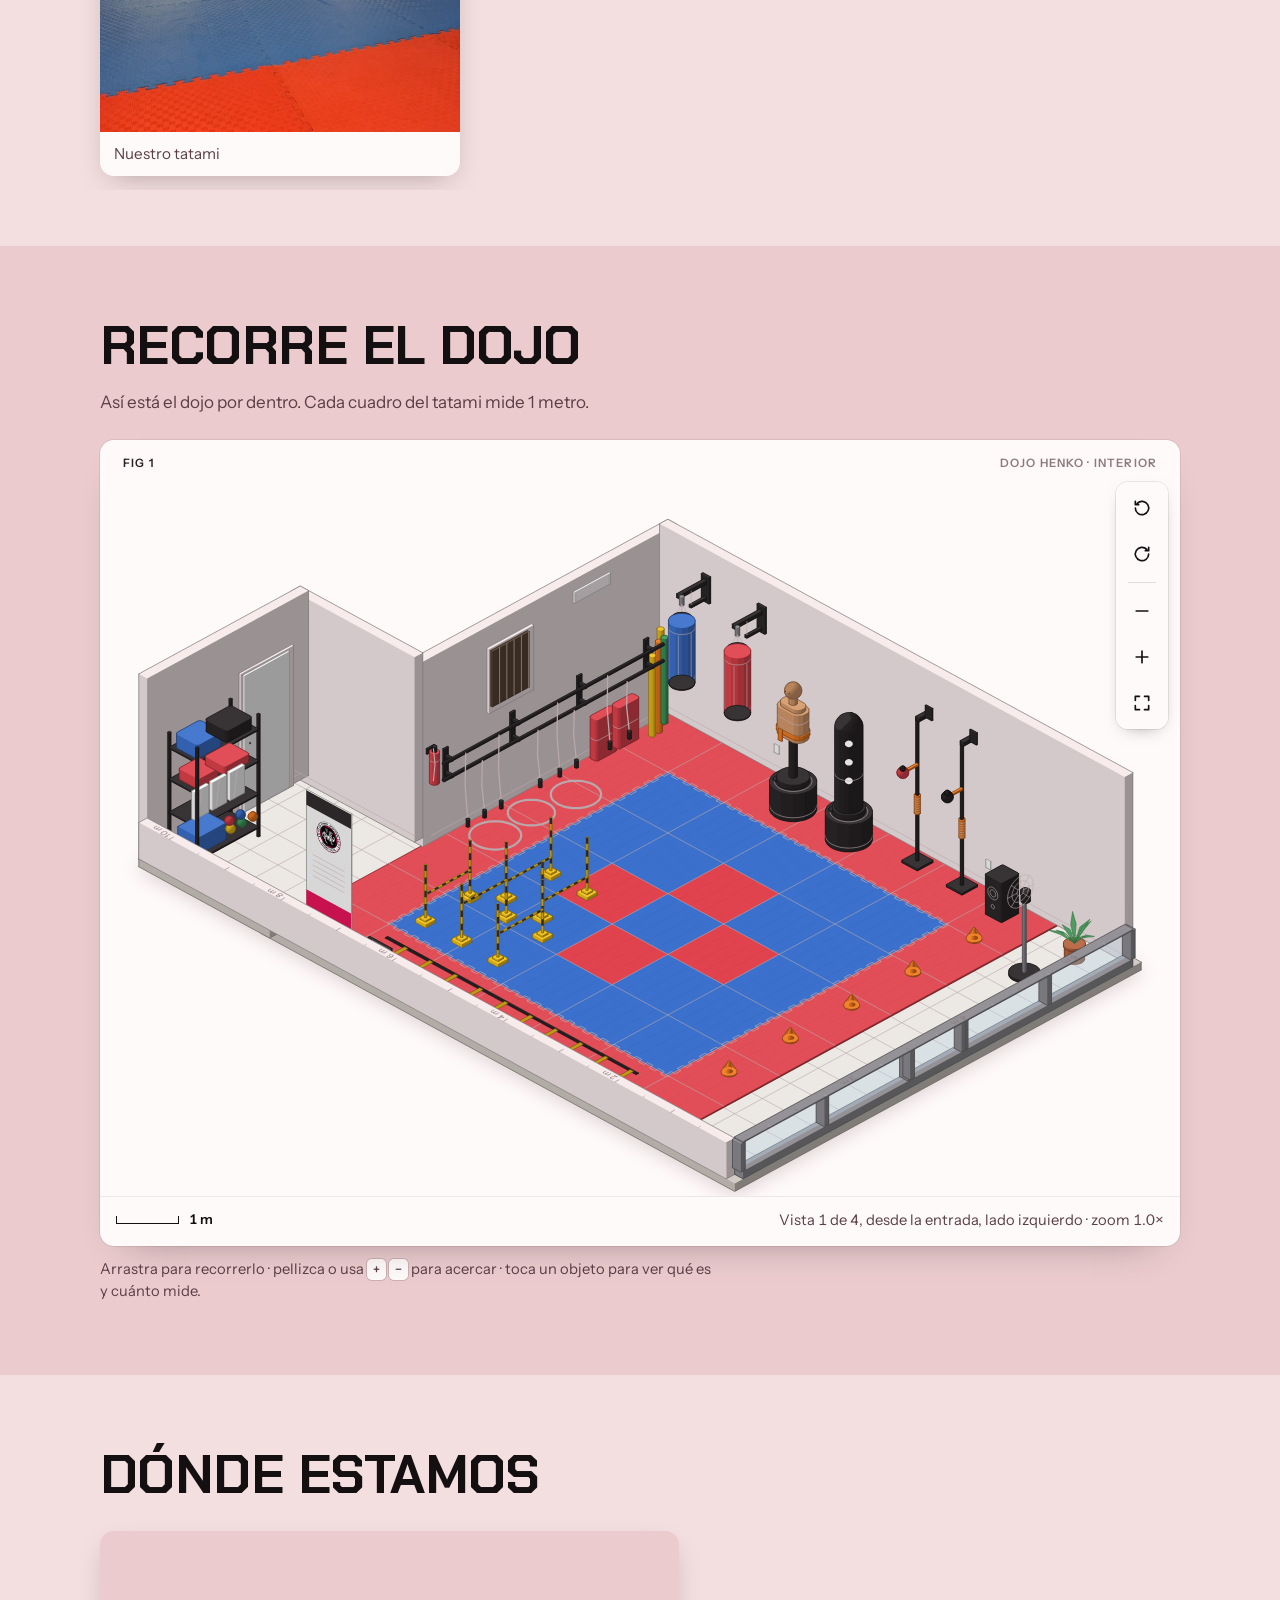
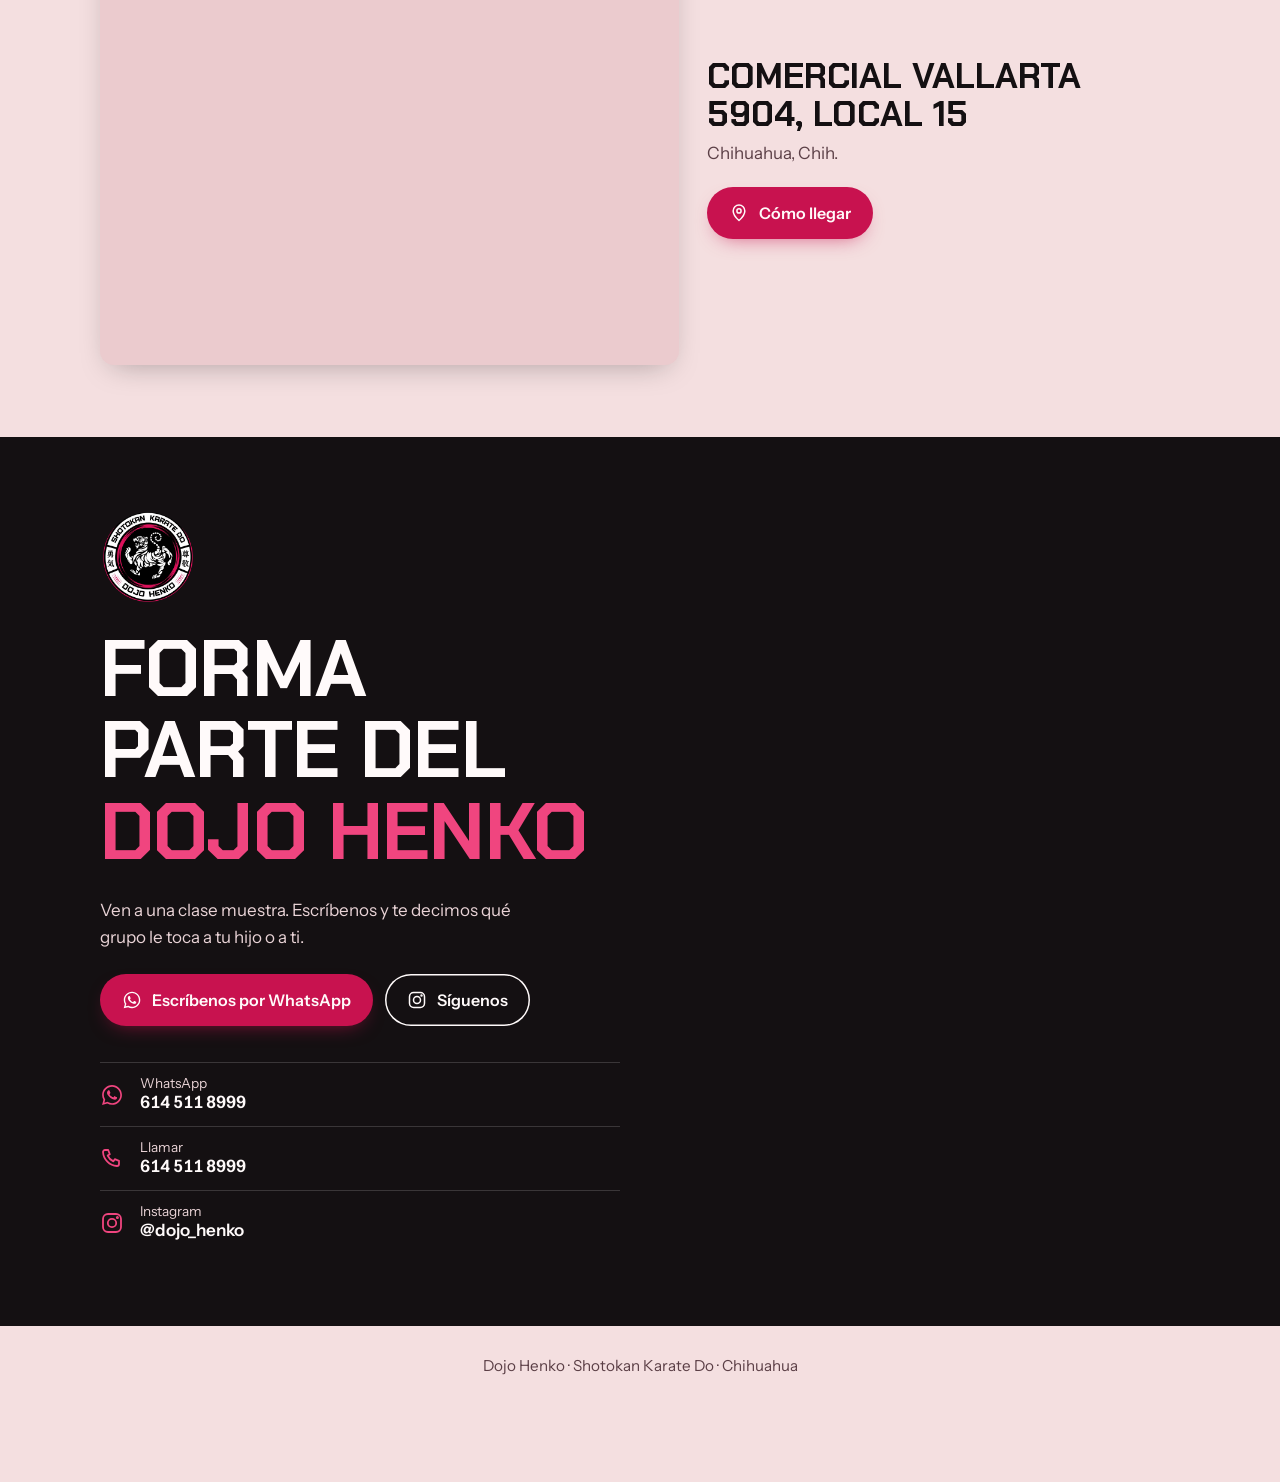
==== commit c48d4066: "Dirección final y avances del modelo del dojo Co-Authored-By: Claude Opus 5.5 <noreply@anthropic.com" ====
--- a/index.html
+++ b/index.html
@@ -20,9 +20,9 @@
 <link href="https://fonts.googleapis.com/css2?family=Chakra+Petch:wght@500;600;700&family=Instrument+Sans:wght@400;500;600&display=swap" rel="stylesheet">
 <link href="https://fonts.googleapis.com/css2?family=Noto+Serif+JP:wght@700&text=%E5%8B%87%E6%B0%97%E5%B0%8A%E6%95%AC%E5%BF%83%E9%81%93&display=swap" rel="stylesheet">
 <link rel="stylesheet" href="estilos.css">
-<link rel="stylesheet" href="modelo/iso.css?v=4">
-<link rel="stylesheet" href="modelo/materiales.css?v=4">
-<link rel="stylesheet" href="modelo/modelo.css?v=4">
+<link rel="stylesheet" href="modelo/iso.css?v=5">
+<link rel="stylesheet" href="modelo/materiales.css?v=5">
+<link rel="stylesheet" href="modelo/modelo.css?v=5">
 </head>
 <body>
 
@@ -172,7 +172,7 @@
 <script src="config.js"></script>
 <script src="datos-respaldo.js"></script>
 <script src="app.js"></script>
-<script src="modelo/vistas.js?v=4" defer></script>
-<script src="modelo/modelo.js?v=4" defer></script>
+<script src="modelo/vistas.js?v=5" defer></script>
+<script src="modelo/modelo.js?v=5" defer></script>
 </body>
 </html>
